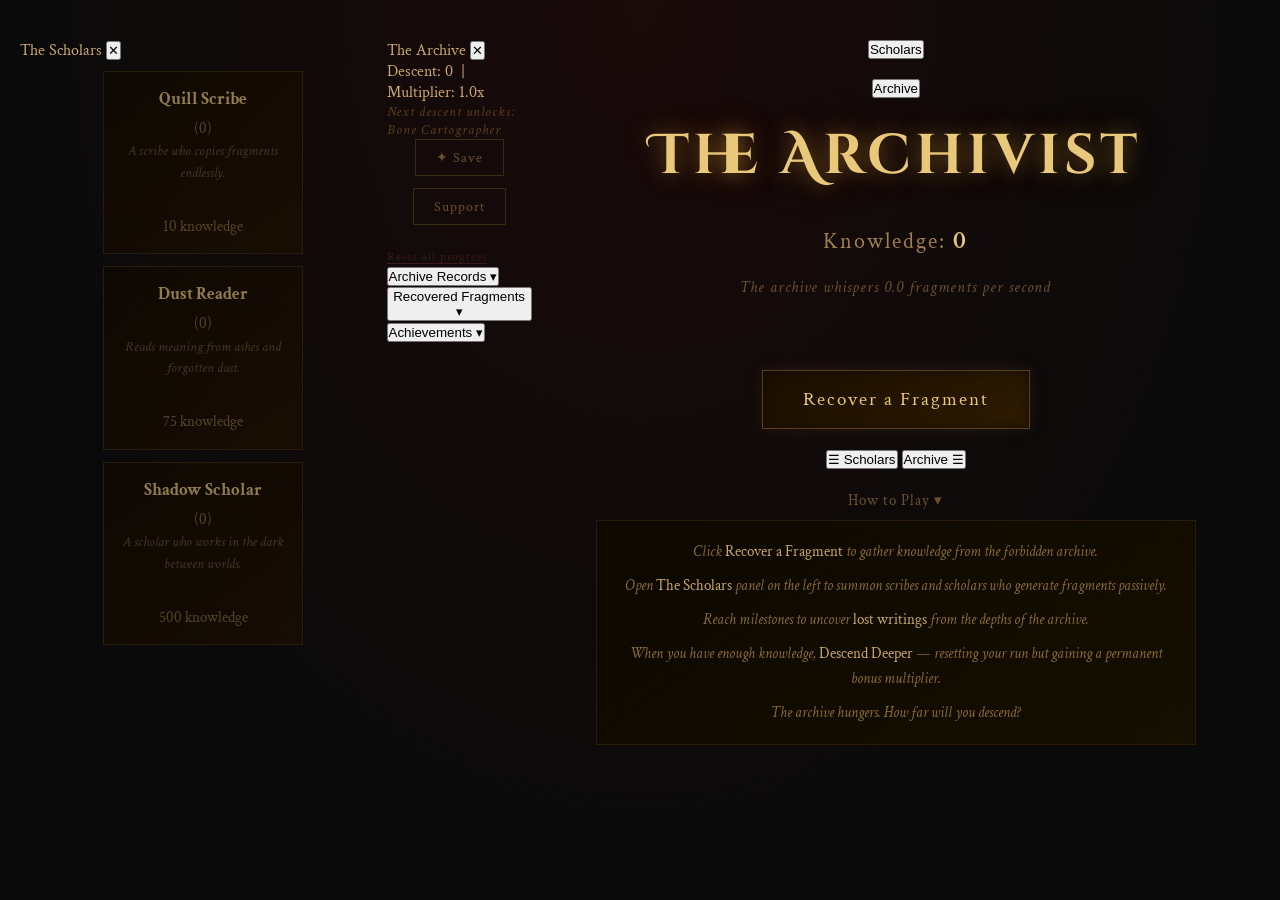
==== index.html @ 9ec12d07 "Update index.html Redesign layout — three-zone with collapsible side panels and floating action stri" ====
<!DOCTYPE html>
<html lang="en">
  <head>
    <meta charset="UTF-8" />
    <meta name="viewport" content="width=device-width, initial-scale=1.0" />
    <title>The Archivist — A Dark Idle Game</title>
    <meta name="description" content="Recover forbidden fragments, summon dark scholars, and descend into the depths of a cursed archive. A free browser idle game." />
    <meta property="og:title" content="The Archivist — A Dark Idle Game" />
    <meta property="og:description" content="Recover forbidden fragments, summon dark scholars, and descend into the depths of a cursed archive." />
    <meta property="og:url" content="https://vpresv.github.io/the-archivist" />
    <meta property="og:type" content="website" />
    <meta name="twitter:card" content="summary" />
    <meta name="twitter:title" content="The Archivist — A Dark Idle Game" />
    <meta name="twitter:description" content="Recover forbidden fragments, summon dark scholars, and descend into the depths of a cursed archive." />
    <link rel="icon" type="image/svg+xml" href="favicon.svg" />
    <link rel="stylesheet" href="css/style.css" />
    <script async src="https://pagead2.googlesyndication.com/pagead/js/adsbygoogle.js?client=ca-pub-9404456671845778"
     crossorigin="anonymous"></script>
  </head>
  <body>

    <!-- LEFT PANEL: Scholars -->
    <div id="left-panel" class="side-panel">
      <div class="panel-header">
        <span class="panel-header-title">The Scholars</span>
        <button class="panel-close-btn" id="left-panel-close">✕</button>
      </div>
      <div class="panel-body" id="upgrade-container"></div>
    </div>

    <!-- RIGHT PANEL: Archive tools -->
    <div id="right-panel" class="side-panel">
      <div class="panel-header">
        <span class="panel-header-title">The Archive</span>
        <button class="panel-close-btn" id="right-panel-close">✕</button>
      </div>
      <div class="panel-body">

        <div class="panel-section">
          <div id="prestige-info-panel">
            Descent: <span id="descent-level">0</span> &nbsp;|&nbsp; Multiplier: <span id="knowledge-multiplier">1.0x</span>
          </div>
          <div id="next-unlock-info"></div>
        </div>

        <div class="panel-section" id="action-strip-panel">
          <div id="ritual-hint-container"></div>
          <div id="action-buttons">
            <button id="save-btn">✦ Save</button>
            <button id="kofi-btn">Support</button>
          </div>
          <div id="save-indicator"></div>
          <button id="prestige-btn" style="display:none;">Descend Deeper</button>
          <button id="ritual-btn" style="display:none;">Perform the Ritual</button>
          <button id="pale-librarian-btn" style="display:none;">The Pale Librarian Waits</button>
          <button id="reset-btn">Reset all progress</button>
        </div>

        <div class="panel-section">
          <button class="panel-section-toggle" id="stats-btn">Archive Records ▾</button>
          <div id="stats-panel" class="panel-section-content"></div>
        </div>

        <div class="panel-section">
          <button class="panel-section-toggle" id="lore-archive-btn">Recovered Fragments ▾</button>
          <div id="lore-archive-panel" class="panel-section-content"></div>
        </div>

        <div class="panel-section">
          <button class="panel-section-toggle" id="achievements-btn">Achievements ▾</button>
          <div id="achievements-panel" class="panel-section-content"></div>
        </div>

      </div>
    </div>

    <!-- CENTER: Main game -->
    <div id="game-container">

      <!-- Mobile panel tabs -->
      <button class="mobile-tab mobile-tab-left" id="mobile-left-tab">Scholars</button>
      <button class="mobile-tab mobile-tab-right" id="mobile-right-tab">Archive</button>

      <h1 id="game-title">The Archivist</h1>

      <p id="knowledge-display">Knowledge: <span id="knowledge-count">0</span></p>
      <p id="per-second">The archive whispers <span id="fps">0</span> fragments per second</p>

      <!-- Floating action strip: Descend / Ritual / Pale Librarian — always in view -->
      <div id="floating-actions"></div>

      <!-- Lore panel -->
      <div id="lore-panel">
        <div id="lore-title"></div>
        <div id="lore-text"></div>
      </div>

      <!-- Main click button -->
      <button id="click-btn">Recover a Fragment</button>

      <!-- Desktop panel toggle buttons -->
      <div id="panel-toggles">
        <button class="panel-toggle-btn" id="toggle-left-panel">☰ Scholars</button>
        <button class="panel-toggle-btn" id="toggle-right-panel">Archive ☰</button>
      </div>

      <!-- How to Play -->
      <div id="how-to-play">
        <button id="htp-toggle">How to Play ▾</button>
        <div id="htp-content">
          <p>Click <em>Recover a Fragment</em> to gather knowledge from the forbidden archive.</p>
          <p>Open <em>The Scholars</em> panel on the left to summon scribes and scholars who generate fragments passively.</p>
          <p>Reach milestones to uncover <em>lost writings</em> from the depths of the archive.</p>
          <p>When you have enough knowledge, <em>Descend Deeper</em> — resetting your run but gaining a permanent bonus multiplier.</p>
          <p>The archive hungers. How far will you descend?</p>
        </div>
      </div>

    </div>

    <!-- Mobile backdrop -->
    <div id="panel-backdrop"></div>

    <script src="js/game.js"></script>
  </body>
</html>
---- css/style.css ----
/* The Archivist - Stylesheet */

@import url('https://fonts.googleapis.com/css2?family=Cinzel+Decorative:wght@400;700&family=Crimson+Text:ital,wght@0,400;0,600;1,400&display=swap');

* {
    margin: 0;
    padding: 0;
    box-sizing: border-box;
}

body {
    background-color: #0a0a0a;
    background-image: radial-gradient(ellipse at top, #1a0a0a 0%, #0a0a0a 70%);
    color: #c9a96e;
    font-family: 'Crimson Text', Georgia, serif;
    min-height: 100vh;
    display: flex;
    justify-content: center;
    padding: 40px 20px;
}

#game-container {
    width: 100%;
    max-width: 900px;
    display: flex;
    flex-direction: column;
    align-items: center;
    gap: 20px;
}

#game-title {
    font-family: 'Cinzel Decorative', cursive;
    font-size: 3.5rem;
    color: #e8c87a;
    text-shadow:
        0 0 20px rgba(200, 150, 50, 0.5),
        0 0 60px rgba(200, 100, 20, 0.2);
    letter-spacing: 4px;
    margin-bottom: 10px;
    text-align: center;
}

#mark-indicator {
    font-family: 'Crimson Text', serif;
    font-size: 0.85rem;
    color: #e8c87a;
    letter-spacing: 3px;
    text-align: center;
    font-style: italic;
    opacity: 0.8;
}

#ngplus-indicator {
    font-family: 'Crimson Text', serif;
    font-size: 1.1rem;
    color: #8a2a2a;
    letter-spacing: 2px;
    text-align: center;
    font-style: italic;
    animation: pulse 3s infinite;
}

#pale-indicator {
    font-family: 'Crimson Text', serif;
    font-size: 0.85rem;
    color: #a0b0c0;
    letter-spacing: 3px;
    text-align: center;
    font-style: italic;
    opacity: 0.7;
}

#knowledge-display {
    font-size: 1.4rem;
    color: #a08050;
    letter-spacing: 2px;
}

#knowledge-count {
    color: #e8c87a;
    font-weight: 600;
    font-size: 1.6rem;
}

#daily-bonus-timer {
    font-family: 'Crimson Text', serif;
    font-size: 0.85rem;
    color: #e8c87a;
    letter-spacing: 2px;
    text-align: center;
    font-style: italic;
    animation: pulse 2s infinite;
}

#click-btn {
    background: linear-gradient(145deg, #1a0f00, #2d1a00);
    color: #e8c87a;
    border: 1px solid #5a3e1b;
    font-family: 'Crimson Text', serif;
    font-size: 1.2rem;
    padding: 16px 40px;
    cursor: pointer;
    letter-spacing: 2px;
    transition: all 0.2s ease;
    box-shadow:
        0 0 15px rgba(200, 150, 50, 0.1),
        inset 0 0 10px rgba(0,0,0,0.5);
    position: relative;
    overflow: hidden;
}

#click-btn:hover {
    background: linear-gradient(145deg, #2d1a00, #4a2e00);
    box-shadow:
        0 0 25px rgba(200, 150, 50, 0.3),
        inset 0 0 10px rgba(0,0,0,0.3);
    color: #fff5d6;
    transform: translateY(-1px);
}

#click-btn:active {
    transform: translateY(1px);
    box-shadow: 0 0 8px rgba(200, 150, 50, 0.2);
}

#click-btn.clicked {
    box-shadow:
        0 0 40px rgba(200, 150, 50, 0.5),
        inset 0 0 15px rgba(200, 150, 50, 0.1);
    transition: box-shadow 0.05s ease;
}

#per-second {
    font-size: 1rem;
    color: #6b5030;
    letter-spacing: 1px;
    font-style: italic;
}

#upgrade-container {
    display: flex;
    flex-wrap: wrap;
    justify-content: center;
    gap: 12px;
    width: 100%;
    margin-top: 10px;
}

.upgrade-btn {
    background: linear-gradient(145deg, #100800, #1e1000);
    color: #8a6a3a;
    border: 1px solid #3a2a10;
    font-family: 'Crimson Text', serif;
    font-size: 0.95rem;
    padding: 14px 18px;
    cursor: pointer;
    width: 200px;
    text-align: center;
    line-height: 1.6;
    transition: all 0.2s ease;
    opacity: 0.6;
}

.upgrade-btn.affordable {
    opacity: 1;
    border-color: #5a3e1b;
    color: #c9a96e;
    box-shadow: 0 0 10px rgba(200, 150, 50, 0.1);
}

.upgrade-btn.affordable:hover {
    background: linear-gradient(145deg, #1e1000, #2d1a00);
    box-shadow: 0 0 20px rgba(200, 150, 50, 0.2);
    color: #e8c87a;
    transform: translateY(-1px);
}

.upgrade-btn.nameless {
    border-color: #2a3a4a;
    background: linear-gradient(145deg, #080e14, #0f1a24);
}

.upgrade-btn.nameless.affordable {
    border-color: #3a5a7a;
    color: #a0c0d0;
    box-shadow: 0 0 10px rgba(100, 150, 200, 0.1);
}

.upgrade-btn.nameless.affordable:hover {
    box-shadow: 0 0 20px rgba(100, 150, 200, 0.2);
    color: #c0dce8;
}

.upgrade-btn strong {
    display: block;
    font-size: 1.05rem;
    color: #e8c87a;
    margin-bottom: 4px;
}

.upgrade-btn.nameless strong {
    color: #a0c0d0;
}

.upgrade-btn small {
    display: block;
    font-style: italic;
    color: #6b5030;
    margin-bottom: 6px;
    font-size: 0.85rem;
}

#lore-panel {
    width: 100%;
    max-width: 600px;
    border: 1px solid #3a2a10;
    background: linear-gradient(145deg, #0d0800, #150f00);
    padding: 20px 28px;
    margin-top: 10px;
    opacity: 0;
    max-height: 0;
    padding-top: 0;
    padding-bottom: 0;
    overflow: hidden;
    transition: opacity 1.2s ease, max-height 1.2s ease, padding 1.2s ease;
    pointer-events: none;
}

#lore-panel.visible {
    opacity: 1;
    max-height: 400px;
    padding-top: 20px;
    padding-bottom: 20px;
    pointer-events: auto;
}

#lore-title {
    font-family: 'Crimson Text', serif;
    font-size: 0.85rem;
    font-weight: 600;
    color: #a08050;
    margin-bottom: 10px;
    letter-spacing: 3px;
    text-transform: uppercase;
}

#lore-text {
    font-size: 1rem;
    color: #a08050;
    font-style: italic;
    line-height: 1.8;
}

#prestige-container {
    width: 100%;
    max-width: 600px;
    text-align: center;
    margin-top: 10px;
    display: flex;
    flex-direction: column;
    align-items: center;
    gap: 12px;
}

#prestige-info {
    font-size: 0.95rem;
    color: #6b5030;
    letter-spacing: 1px;
    font-style: italic;
}

#prestige-info span {
    color: #c9a96e;
    font-style: normal;
    font-weight: 600;
}

#next-unlock-info {
    font-size: 0.85rem;
    color: #5a3e1b;
    font-style: italic;
    letter-spacing: 1px;
}

#ritual-hint {
    font-size: 0.9rem;
    color: #8a3a3a;
    font-style: italic;
    letter-spacing: 2px;
    animation: pulse 2s infinite;
}

#pale-librarian-hint {
    font-size: 0.9rem;
    color: #6a8a9a;
    font-style: italic;
    letter-spacing: 2px;
    animation: pulse 3s infinite;
}

@keyframes pulse {
    0%, 100% { opacity: 0.6; }
    50% { opacity: 1; }
}

#action-buttons {
    display: flex;
    gap: 12px;
    align-items: center;
    justify-content: center;
    flex-wrap: wrap;
}

#save-btn {
    background: transparent;
    color: #6b5030;
    border: 1px solid #3a2a10;
    font-family: 'Crimson Text', serif;
    font-size: 0.9rem;
    padding: 8px 20px;
    cursor: pointer;
    letter-spacing: 1px;
    transition: all 0.2s ease;
}

#save-btn:hover {
    color: #c9a96e;
    border-color: #5a3e1b;
}

#kofi-btn {
    background: transparent;
    color: #6b5030;
    border: 1px solid #3a2a10;
    font-family: 'Crimson Text', serif;
    font-size: 0.9rem;
    padding: 8px 20px;
    cursor: pointer;
    letter-spacing: 1px;
    transition: all 0.2s ease;
    display: inline-block;
}

#kofi-btn:hover {
    color: #c9a96e;
    border-color: #5a3e1b;
}

#save-indicator {
    font-size: 0.85rem;
    color: #6b5030;
    letter-spacing: 2px;
    font-style: italic;
    opacity: 0;
    transition: opacity 0.5s ease;
    margin-top: 4px;
    min-height: 1.2em;
    cursor: default;
}

#save-indicator.visible {
    opacity: 1;
}

#prestige-btn {
    background: linear-gradient(145deg, #1a0000, #2d0a00);
    color: #e87a7a;
    border: 1px solid #5a1b1b;
    font-family: 'Crimson Text', serif;
    font-size: 1.1rem;
    padding: 14px 32px;
    cursor: pointer;
    letter-spacing: 2px;
    transition: all 0.2s ease;
    box-shadow: 0 0 15px rgba(200, 50, 50, 0.1);
}

#prestige-btn:hover {
    background: linear-gradient(145deg, #2d0a00, #4a1000);
    box-shadow: 0 0 25px rgba(200, 50, 50, 0.3);
    color: #ffaaaa;
    transform: translateY(-1px);
}

#prestige-btn:active {
    transform: translateY(1px);
}

#ritual-btn {
    background: linear-gradient(145deg, #0a001a, #1a0030);
    color: #c87ae8;
    border: 1px solid #5a1b8a;
    font-family: 'Crimson Text', serif;
    font-size: 1.1rem;
    padding: 14px 32px;
    cursor: pointer;
    letter-spacing: 2px;
    transition: all 0.2s ease;
    box-shadow: 0 0 15px rgba(150, 50, 200, 0.1);
}

#ritual-btn:hover {
    background: linear-gradient(145deg, #1a0030, #2d0050);
    box-shadow: 0 0 25px rgba(150, 50, 200, 0.3);
    color: #e8aaff;
    transform: translateY(-1px);
}

#ritual-btn:active {
    transform: translateY(1px);
}

#pale-librarian-btn {
    background: linear-gradient(145deg, #080e14, #0f1a24);
    color: #8ab0c0;
    border: 1px solid #2a4a5a;
    font-family: 'Crimson Text', serif;
    font-size: 1.1rem;
    padding: 14px 32px;
    cursor: pointer;
    letter-spacing: 2px;
    transition: all 0.2s ease;
    box-shadow: 0 0 15px rgba(100, 150, 200, 0.1);
}

#pale-librarian-btn:hover {
    background: linear-gradient(145deg, #0f1a24, #1a2a3a);
    box-shadow: 0 0 25px rgba(100, 150, 200, 0.25);
    color: #c0dce8;
    transform: translateY(-1px);
}

#pale-librarian-btn:active {
    transform: translateY(1px);
}

#reset-btn {
    background: transparent;
    color: #3a1a1a;
    border: none;
    font-family: 'Crimson Text', serif;
    font-size: 0.75rem;
    cursor: pointer;
    letter-spacing: 1px;
    transition: color 0.2s ease;
    margin-top: 4px;
    text-decoration: underline;
    text-underline-offset: 3px;
}

#reset-btn:hover {
    color: #e87a7a;
}

#how-to-play {
    width: 100%;
    max-width: 600px;
    text-align: center;
}

#htp-toggle {
    background: transparent;
    color: #6b5030;
    border: none;
    font-family: 'Crimson Text', serif;
    font-size: 0.95rem;
    cursor: pointer;
    letter-spacing: 1px;
    transition: color 0.2s ease;
    margin-bottom: 10px;
}

#htp-toggle:hover {
    color: #c9a96e;
}

#htp-content {
    border: 1px solid #2a1a08;
    background: linear-gradient(145deg, #0d0800, #150f00);
    padding: 18px 24px;
    display: flex;
    flex-direction: column;
    gap: 8px;
}

#htp-content p {
    font-size: 0.95rem;
    color: #8a6a3a;
    font-style: italic;
    line-height: 1.7;
}

#htp-content em {
    color: #c9a96e;
    font-style: normal;
}

.htp-section {
    display: flex;
    flex-direction: column;
    align-items: center;
    gap: 0;
    margin-top: 4px;
}

.htp-section-toggle {
    background: transparent;
    color: #4a3020;
    border: 1px solid #2a1a08;
    font-family: 'Crimson Text', serif;
    font-size: 0.85rem;
    padding: 6px 16px;
    cursor: pointer;
    letter-spacing: 1px;
    transition: color 0.2s ease, border-color 0.2s ease;
    width: 100%;
    text-align: center;
}

.htp-section-toggle:hover {
    color: #8a6a3a;
    border-color: #3a2a10;
}

.htp-section-content {
    display: none;
    width: 100%;
    margin-top: 8px;
}

.stats-row {
    display: flex;
    justify-content: space-between;
    font-size: 0.85rem;
    color: #6b5030;
    padding: 4px 0;
    border-bottom: 1px solid #1a0a00;
    font-style: normal;
    letter-spacing: 0.5px;
}

.stats-row span:first-child {
    color: #5a3e1b;
}

.stats-row span:last-child {
    color: #a08050;
    text-align: right;
}

.ngplus-row span {
    color: #8a3a3a !important;
}

#lore-archive-panel {
    max-height: 300px;
    overflow-y: auto;
}

.lore-archive-entry {
    padding: 10px 0;
    border-bottom: 1px solid #1a0a00;
}

.lore-archive-title {
    font-family: 'Crimson Text', serif;
    font-size: 0.75rem;
    color: #5a3e1b;
    letter-spacing: 2px;
    text-transform: uppercase;
    margin-bottom: 4px;
}

.lore-archive-text {
    font-family: 'Crimson Text', serif;
    font-size: 0.9rem;
    color: #6b5030;
    font-style: italic;
    line-height: 1.6;
}

.lore-archive-empty {
    font-family: 'Crimson Text', serif;
    font-size: 0.9rem;
    color: #3a2a10;
    font-style: italic;
    text-align: center;
    padding: 12px 0;
}

.achievements-summary {
    font-family: 'Crimson Text', serif;
    font-size: 0.8rem;
    color: #5a3e1b;
    letter-spacing: 1px;
    text-align: center;
    padding: 4px 0 8px 0;
    border-bottom: 1px solid #2a1a08;
    margin-bottom: 8px;
}

.achievement-entry {
    padding: 6px 0;
    border-bottom: 1px solid #1a0a00;
}

.achievement-entry.unlocked .achievement-entry-name {
    font-family: 'Crimson Text', serif;
    font-size: 0.9rem;
    color: #c9a96e;
    letter-spacing: 1px;
}

.achievement-entry-hint {
    font-family: 'Crimson Text', serif;
    font-size: 0.75rem;
    color: #3a2a10;
    letter-spacing: 0.5px;
    margin-bottom: 2px;
    font-style: normal;
}

.achievement-entry.unlocked .achievement-entry-flavour {
    font-family: 'Crimson Text', serif;
    font-size: 0.8rem;
    color: #6b5030;
    font-style: italic;
}

.achievement-entry.locked .achievement-entry-name {
    font-family: 'Crimson Text', serif;
    font-size: 0.9rem;
    color: #2a1a08;
    letter-spacing: 1px;
}

.achievement-entry.locked .achievement-entry-flavour {
    font-family: 'Crimson Text', serif;
    font-size: 0.8rem;
    color: #1a0a00;
    font-style: italic;
}

.achievement-notification {
    position: fixed;
    bottom: 30px;
    right: 30px;
    max-width: 280px;
    border: 1px solid #5a3e1b;
    background: linear-gradient(145deg, #0d0800, #1a0f00);
    padding: 14px 18px;
    opacity: 0;
    transform: translateY(20px);
    transition: opacity 0.5s ease, transform 0.5s ease;
    pointer-events: none;
    z-index: 2000;
    box-shadow: 0 0 30px rgba(200, 150, 50, 0.15);
}

.achievement-notification.visible {
    opacity: 1;
    transform: translateY(0);
}

.achievement-notification-label {
    font-family: 'Crimson Text', serif;
    font-size: 0.7rem;
    color: #5a3e1b;
    letter-spacing: 2px;
    text-transform: uppercase;
    margin-bottom: 4px;
}

.achievement-notification-name {
    font-family: 'Crimson Text', serif;
    font-size: 1rem;
    color: #e8c87a;
    letter-spacing: 1px;
    margin-bottom: 4px;
}

.achievement-notification-flavour {
    font-family: 'Crimson Text', serif;
    font-size: 0.85rem;
    color: #6b5030;
    font-style: italic;
}

/* Pale Librarian — cold blue-white palette */
.pale-box {
    border-color: #2a4a5a !important;
    background: linear-gradient(145deg, #080e14, #0f1824) !important;
    box-shadow: 0 0 60px rgba(100, 150, 200, 0.08) !important;
}

.pale-title {
    color: #a0c0d0 !important;
    letter-spacing: 5px !important;
}

.pale-silence-screen {
    background: rgba(0, 0, 0, 0.97) !important;
}

#pale-silence-bar-container {
    width: 100%;
    height: 6px;
    background: #0a0f14;
    border: 1px solid #1a2a3a;
    overflow: hidden;
}

#pale-silence-bar {
    height: 100%;
    width: 0%;
    background: linear-gradient(90deg, #1a3a5a, #a0c0d0);
    transition: width 1s linear;
}

#pale-timer {
    font-size: 2rem;
    color: #a0c0d0;
    font-style: normal;
    display: block;
    text-align: center;
    margin-top: 12px;
    letter-spacing: 4px;
}

#pale-reward-buttons-container {
    display: flex;
    flex-direction: column;
    gap: 12px;
    width: 100%;
}

.pale-reward-btn {
    background: linear-gradient(145deg, #080e14, #0f1824) !important;
    border-color: #2a4a5a !important;
    color: #8ab0c0 !important;
}

.pale-reward-btn:hover {
    background: linear-gradient(145deg, #0f1824, #1a2a3a) !important;
    box-shadow: 0 0 20px rgba(100, 150, 200, 0.2) !important;
    color: #c0dce8 !important;
}

.pale-reward-btn strong {
    color: #a0c0d0 !important;
}

/* Overlay screens */
.overlay-screen {
    position: fixed;
    top: 0;
    left: 0;
    width: 100%;
    height: 100%;
    background: rgba(0, 0, 0, 0.92);
    display: flex;
    align-items: center;
    justify-content: center;
    z-index: 1000;
    opacity: 0;
    transition: opacity 0.6s ease;
    pointer-events: none;
    overflow-y: auto;
    padding: 20px;
}

.overlay-screen.visible {
    opacity: 1;
    pointer-events: auto;
}

.overlay-box {
    max-width: 580px;
    width: 100%;
    border: 1px solid #5a3e1b;
    background: linear-gradient(145deg, #0d0800, #1a0f00);
    padding: 36px 40px;
    display: flex;
    flex-direction: column;
    gap: 20px;
    box-shadow: 0 0 60px rgba(200, 150, 50, 0.1);
}

.overlay-title {
    font-family: 'Crimson Text', serif;
    font-size: 1.1rem;
    font-weight: 600;
    color: #e8c87a;
    letter-spacing: 4px;
    text-align: center;
    text-transform: uppercase;
}

.overlay-text {
    font-family: 'Crimson Text', serif;
    font-size: 1.05rem;
    color: #a08050;
    line-height: 1.9;
    font-style: italic;
    text-align: center;
}

.overlay-text em {
    color: #e8c87a;
    font-style: normal;
}

.overlay-buttons {
    display: flex;
    gap: 12px;
    justify-content: center;
    flex-wrap: wrap;
}

.overlay-buttons button,
.overlay-buttons a {
    background: transparent;
    color: #6b5030;
    border: 1px solid #3a2a10;
    font-family: 'Crimson Text', serif;
    font-size: 1rem;
    padding: 10px 24px;
    cursor: pointer;
    letter-spacing: 1px;
    transition: all 0.2s ease;
    text-decoration: none;
    display: inline-block;
}

.overlay-buttons button:hover,
.overlay-buttons a:hover {
    color: #c9a96e;
    border-color: #5a3e1b;
}

#ritual-confirm-btn {
    background: linear-gradient(145deg, #0a001a, #1a0030) !important;
    color: #c87ae8 !important;
    border-color: #5a1b8a !important;
}

#ritual-confirm-btn:hover {
    color: #e8aaff !important;
    box-shadow: 0 0 20px rgba(150, 50, 200, 0.3);
}

#pale-librarian-ready-btn {
    background: linear-gradient(145deg, #080e14, #0f1824) !important;
    color: #8ab0c0 !important;
    border-color: #2a4a5a !important;
}

#pale-librarian-ready-btn:hover {
    color: #c0dce8 !important;
    box-shadow: 0 0 20px rgba(100, 150, 200, 0.2);
}

#banishment-progress-bar-container {
    width: 100%;
    height: 12px;
    background: #1a0a00;
    border: 1px solid #3a2a10;
    overflow: hidden;
}

#banishment-progress-bar {
    height: 100%;
    width: 0%;
    background: linear-gradient(90deg, #5a1b8a, #c87ae8);
    transition: width 0.1s ease;
}

#banishment-clicks-text {
    font-family: 'Crimson Text', serif;
    font-size: 0.9rem;
    color: #6b5030;
    text-align: center;
    letter-spacing: 1px;
}

#banishment-click-btn {
    background: linear-gradient(145deg, #0a001a, #1a0030);
    color: #c87ae8;
    border: 1px solid #5a1b8a;
    font-family: 'Crimson Text', serif;
    font-size: 1.3rem;
    padding: 18px 40px;
    cursor: pointer;
    letter-spacing: 2px;
    transition: all 0.1s ease;
    box-shadow: 0 0 20px rgba(150, 50, 200, 0.2);
    align-self: center;
}

#banishment-click-btn:hover {
    background: linear-gradient(145deg, #1a0030, #2d0050);
    box-shadow: 0 0 35px rgba(150, 50, 200, 0.4);
    color: #e8aaff;
    transform: scale(1.02);
}

#banishment-click-btn:active {
    transform: scale(0.98);
}

#reward-buttons-container {
    display: flex;
    flex-direction: column;
    gap: 12px;
    width: 100%;
}

.reward-btn {
    background: linear-gradient(145deg, #100800, #1e1000);
    color: #c9a96e;
    border: 1px solid #5a3e1b;
    font-family: 'Crimson Text', serif;
    font-size: 0.95rem;
    padding: 14px 18px;
    cursor: pointer;
    text-align: center;
    line-height: 1.6;
    transition: all 0.2s ease;
    width: 100%;
}

.reward-btn:hover {
    background: linear-gradient(145deg, #1e1000, #2d1a00);
    box-shadow: 0 0 20px rgba(200, 150, 50, 0.2);
    color: #e8c87a;
    transform: translateY(-1px);
}

.reward-btn strong {
    display: block;
    color: #e8c87a;
    font-size: 1.05rem;
    margin-bottom: 4px;
}

.reward-btn small {
    display: block;
    font-style: italic;
    color: #6b5030;
    font-size: 0.85rem;
}

.ending-screen {
    background: rgba(0, 0, 0, 0.97) !important;
}

.ending-box {
    border-color: #3a2a10 !important;
    box-shadow: 0 0 100px rgba(200, 150, 50, 0.05) !important;
    max-width: 640px !important;
}

.ending-title {
    font-size: 1rem !important;
    color: #a08050 !important;
    letter-spacing: 6px !important;
}

.ending-text {
    font-size: 1.1rem !important;
    color: #8a6a3a !important;
    line-height: 2.1 !important;
}

.ending-text em {
    color: #e8c87a !important;
    font-size: 1.2rem !important;
}

.float-number {
    position: fixed;
    font-family: 'Crimson Text', serif;
    font-size: 1.1rem;
    color: #e8c87a;
    pointer-events: none;
    z-index: 999;
    animation: floatUp 1s ease-out forwards;
    text-shadow: 0 0 10px rgba(200, 150, 50, 0.5);
}

@keyframes floatUp {
    0% {
        opacity: 1;
        transform: translateY(0) scale(1);
    }
    100% {
        opacity: 0;
        transform: translateY(-60px) scale(0.8);
    }
}
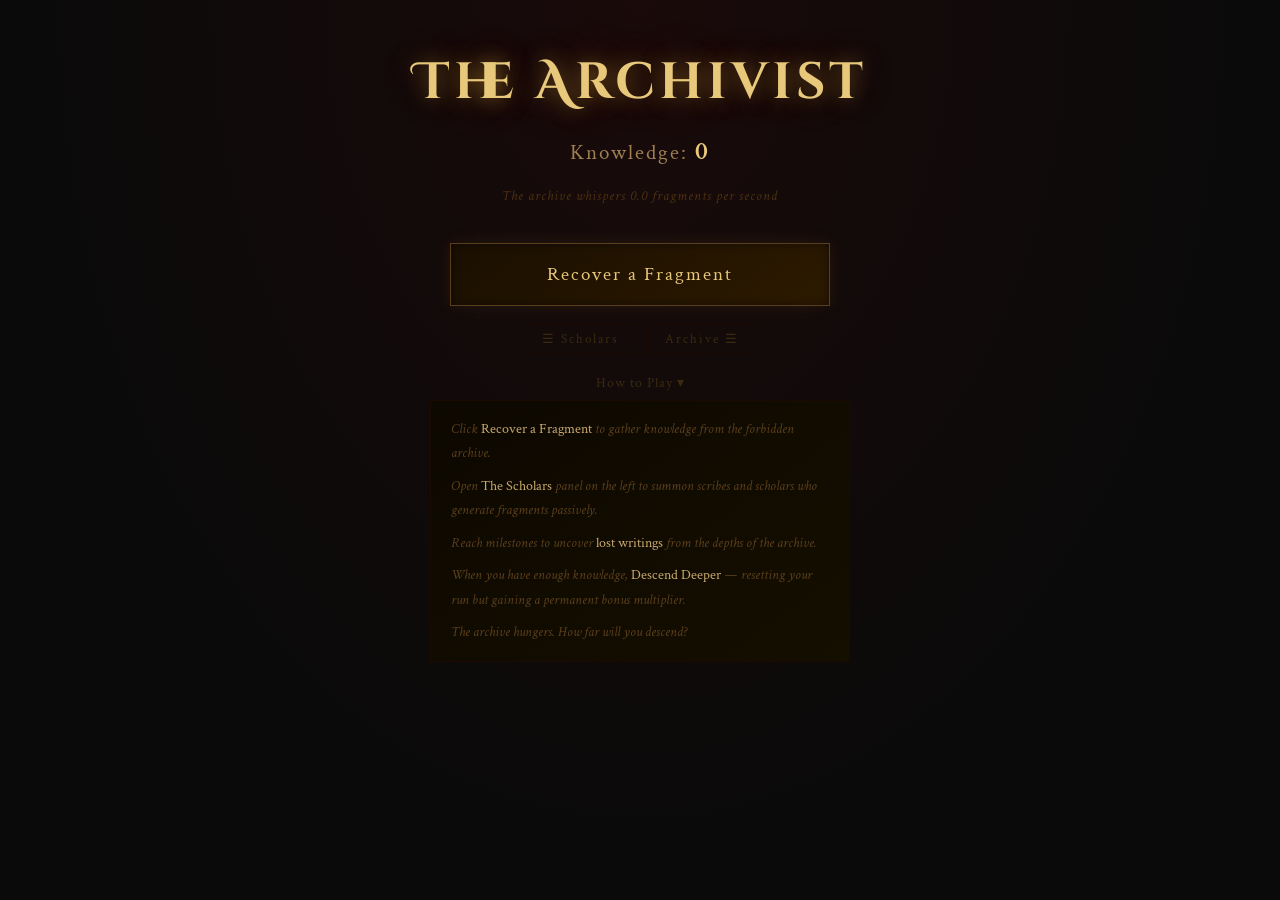
==== commit 4bad5814: "Update index.html Polish pass — lore fade, prestige confirmation, timer formatting, extended milesto" ====
--- a/index.html
+++ b/index.html
@@ -86,7 +86,7 @@
       <p id="knowledge-display">Knowledge: <span id="knowledge-count">0</span></p>
       <p id="per-second">The archive whispers <span id="fps">0</span> fragments per second</p>
 
-      <!-- Floating action strip: Descend / Ritual / Pale Librarian — always in view -->
+      <!-- Floating action strip -->
       <div id="floating-actions"></div>
 
       <!-- Lore panel -->
--- a/css/style.css
+++ b/css/style.css
@@ -1,6 +1,28 @@
 /* The Archivist - Stylesheet */
 
 @import url('https://fonts.googleapis.com/css2?family=Cinzel+Decorative:wght@400;700&family=Crimson+Text:ital,wght@0,400;0,600;1,400&display=swap');
+
+:root {
+    --gold: #e8c87a;
+    --gold-dim: #c9a96e;
+    --gold-dark: #a08050;
+    --gold-darker: #6b5030;
+    --gold-deep: #5a3e1b;
+    --gold-deepest: #3a2a10;
+    --bg: #0a0a0a;
+    --bg-warm: #150f00;
+    --bg-card: #0d0800;
+    --bg-card2: #1a0f00;
+    --border: #3a2a10;
+    --border-bright: #5a3e1b;
+    --red: #e87a7a;
+    --purple: #c87ae8;
+    --purple-border: #5a1b8a;
+    --pale-blue: #a0c0d0;
+    --pale-border: #2a4a5a;
+    --pale-bg: #080e14;
+    --panel-width: 300px;
+}
 
 * {
     margin: 0;
@@ -8,51 +30,238 @@
     box-sizing: border-box;
 }
 
+html, body {
+    height: 100%;
+    overflow-x: hidden;
+}
+
 body {
-    background-color: #0a0a0a;
-    background-image: radial-gradient(ellipse at top, #1a0a0a 0%, #0a0a0a 70%);
-    color: #c9a96e;
+    background-color: var(--bg);
+    background-image: radial-gradient(ellipse at top, #1a0a0a 0%, var(--bg) 70%);
+    color: var(--gold-dim);
     font-family: 'Crimson Text', Georgia, serif;
     min-height: 100vh;
-    display: flex;
-    justify-content: center;
-    padding: 40px 20px;
-}
-
+}
+
+/* ============================================================
+   THREE-ZONE LAYOUT
+   ============================================================ */
+
+.side-panel {
+    position: fixed;
+    top: 0;
+    height: 100vh;
+    width: var(--panel-width);
+    background: linear-gradient(180deg, #0d0800 0%, #080500 100%);
+    z-index: 100;
+    display: flex;
+    flex-direction: column;
+    transition: transform 0.35s cubic-bezier(0.4, 0, 0.2, 1);
+    overflow: hidden;
+}
+
+#left-panel {
+    left: 0;
+    border-right: 1px solid var(--border);
+    transform: translateX(-100%);
+}
+
+#right-panel {
+    right: 0;
+    border-left: 1px solid var(--border);
+    transform: translateX(100%);
+}
+
+#left-panel.open {
+    transform: translateX(0);
+}
+
+#right-panel.open {
+    transform: translateX(0);
+}
+
+.panel-header {
+    display: flex;
+    align-items: center;
+    justify-content: space-between;
+    padding: 16px 20px;
+    border-bottom: 1px solid var(--border);
+    flex-shrink: 0;
+}
+
+.panel-header-title {
+    font-family: 'Crimson Text', serif;
+    font-size: 0.75rem;
+    color: var(--gold-dark);
+    letter-spacing: 4px;
+    text-transform: uppercase;
+}
+
+.panel-close-btn {
+    background: transparent;
+    border: none;
+    color: var(--gold-deepest);
+    font-size: 0.85rem;
+    cursor: pointer;
+    transition: color 0.2s ease;
+    padding: 4px;
+    line-height: 1;
+}
+
+.panel-close-btn:hover {
+    color: var(--gold-darker);
+}
+
+.panel-body {
+    flex: 1;
+    overflow-y: auto;
+    padding: 16px;
+    scrollbar-width: thin;
+    scrollbar-color: var(--border) transparent;
+}
+
+.panel-body::-webkit-scrollbar {
+    width: 4px;
+}
+
+.panel-body::-webkit-scrollbar-track {
+    background: transparent;
+}
+
+.panel-body::-webkit-scrollbar-thumb {
+    background: var(--border);
+}
+
+/* Center column — fixed width, always centered */
 #game-container {
-    width: 100%;
-    max-width: 900px;
+    min-height: 100vh;
     display: flex;
     flex-direction: column;
     align-items: center;
-    gap: 20px;
-}
+    padding: 48px 24px 80px 24px;
+    gap: 18px;
+    max-width: 560px;
+    margin: 0 auto;
+    position: relative;
+    z-index: 1;
+}
+
+#panel-backdrop {
+    display: none;
+    position: fixed;
+    inset: 0;
+    background: rgba(0, 0, 0, 0.7);
+    z-index: 99;
+}
+
+#panel-backdrop.visible {
+    display: block;
+}
+
+/* ============================================================
+   PANEL TOGGLE BUTTONS (desktop)
+   ============================================================ */
+
+#panel-toggles {
+    display: flex;
+    gap: 12px;
+    justify-content: center;
+    flex-wrap: wrap;
+}
+
+.panel-toggle-btn {
+    background: transparent;
+    color: var(--gold-deepest);
+    border: 1px solid #1a0a00;
+    font-family: 'Crimson Text', serif;
+    font-size: 0.8rem;
+    padding: 6px 16px;
+    cursor: pointer;
+    letter-spacing: 2px;
+    transition: all 0.2s ease;
+}
+
+.panel-toggle-btn:hover {
+    color: var(--gold-darker);
+    border-color: var(--border);
+}
+
+.panel-toggle-btn.active {
+    color: var(--gold-dim);
+    border-color: var(--gold-deep);
+}
+
+/* ============================================================
+   MOBILE TABS
+   ============================================================ */
+
+.mobile-tab {
+    display: none;
+    position: fixed;
+    bottom: 0;
+    background: linear-gradient(145deg, var(--bg-card), var(--bg-card2));
+    border: 1px solid var(--border);
+    border-bottom: none;
+    color: var(--gold-darker);
+    font-family: 'Crimson Text', serif;
+    font-size: 0.75rem;
+    letter-spacing: 2px;
+    padding: 8px 14px;
+    cursor: pointer;
+    z-index: 101;
+    transition: all 0.2s ease;
+}
+
+.mobile-tab-left {
+    left: 0;
+    border-left: none;
+    border-radius: 0 6px 0 0;
+}
+
+.mobile-tab-right {
+    right: 0;
+    border-right: none;
+    border-radius: 6px 0 0 0;
+}
+
+.mobile-tab:hover {
+    color: var(--gold-dim);
+}
+
+.mobile-tab.active {
+    color: var(--gold);
+    border-color: var(--gold-deep);
+}
+
+/* ============================================================
+   TITLE & CORE DISPLAY
+   ============================================================ */
 
 #game-title {
     font-family: 'Cinzel Decorative', cursive;
-    font-size: 3.5rem;
-    color: #e8c87a;
+    font-size: clamp(2rem, 6vw, 3.2rem);
+    color: var(--gold);
     text-shadow:
         0 0 20px rgba(200, 150, 50, 0.5),
         0 0 60px rgba(200, 100, 20, 0.2);
     letter-spacing: 4px;
-    margin-bottom: 10px;
-    text-align: center;
-}
-
+    text-align: center;
+}
+
+/* Status indicators — mark pulses, NG+ pulses, pale pulses */
 #mark-indicator {
     font-family: 'Crimson Text', serif;
-    font-size: 0.85rem;
-    color: #e8c87a;
+    font-size: 0.8rem;
+    color: var(--gold);
     letter-spacing: 3px;
     text-align: center;
     font-style: italic;
-    opacity: 0.8;
+    animation: pulse-gentle 4s infinite;
 }
 
 #ngplus-indicator {
     font-family: 'Crimson Text', serif;
-    font-size: 1.1rem;
+    font-size: 1rem;
     color: #8a2a2a;
     letter-spacing: 2px;
     text-align: center;
@@ -62,43 +271,214 @@
 
 #pale-indicator {
     font-family: 'Crimson Text', serif;
-    font-size: 0.85rem;
-    color: #a0b0c0;
+    font-size: 0.8rem;
+    color: var(--pale-blue);
     letter-spacing: 3px;
     text-align: center;
     font-style: italic;
-    opacity: 0.7;
+    animation: pulse-pale 5s infinite;
 }
 
 #knowledge-display {
-    font-size: 1.4rem;
-    color: #a08050;
-    letter-spacing: 2px;
+    font-size: 1.3rem;
+    color: var(--gold-dark);
+    letter-spacing: 2px;
+    text-align: center;
 }
 
 #knowledge-count {
-    color: #e8c87a;
+    color: var(--gold);
     font-weight: 600;
     font-size: 1.6rem;
 }
 
+#per-second {
+    font-size: 0.9rem;
+    color: #4a3010;
+    letter-spacing: 1px;
+    font-style: italic;
+    text-align: center;
+}
+
 #daily-bonus-timer {
     font-family: 'Crimson Text', serif;
     font-size: 0.85rem;
-    color: #e8c87a;
+    color: var(--gold);
     letter-spacing: 2px;
     text-align: center;
     font-style: italic;
     animation: pulse 2s infinite;
 }
+
+/* ============================================================
+   FLOATING ACTIONS STRIP
+   ============================================================ */
+
+#floating-actions {
+    width: 100%;
+    display: flex;
+    flex-direction: column;
+    align-items: center;
+    gap: 10px;
+    min-height: 0;
+}
+
+#floating-actions:empty {
+    display: none;
+}
+
+#floating-prestige-btn {
+    background: linear-gradient(145deg, #1a0000, #2d0a00);
+    color: var(--red);
+    border: 1px solid #5a1b1b;
+    font-family: 'Crimson Text', serif;
+    font-size: 1.05rem;
+    padding: 12px 28px;
+    cursor: pointer;
+    letter-spacing: 2px;
+    transition: all 0.2s ease;
+    box-shadow: 0 0 15px rgba(200, 50, 50, 0.1);
+    width: 100%;
+    max-width: 380px;
+}
+
+#floating-prestige-btn:hover {
+    box-shadow: 0 0 25px rgba(200, 50, 50, 0.3);
+    color: #ffaaaa;
+    transform: translateY(-1px);
+}
+
+/* Confirming state — turns amber to signal caution */
+#floating-prestige-btn.confirming {
+    background: linear-gradient(145deg, #1a0f00, #2d1800);
+    color: var(--gold);
+    border-color: var(--gold-deep);
+    box-shadow: 0 0 15px rgba(200, 150, 50, 0.2);
+}
+
+#floating-ritual-btn {
+    background: linear-gradient(145deg, #0a001a, #1a0030);
+    color: var(--purple);
+    border: 1px solid var(--purple-border);
+    font-family: 'Crimson Text', serif;
+    font-size: 1.05rem;
+    padding: 12px 28px;
+    cursor: pointer;
+    letter-spacing: 2px;
+    transition: all 0.2s ease;
+    box-shadow: 0 0 15px rgba(150, 50, 200, 0.1);
+    width: 100%;
+    max-width: 380px;
+}
+
+#floating-ritual-btn:hover {
+    box-shadow: 0 0 25px rgba(150, 50, 200, 0.3);
+    color: #e8aaff;
+    transform: translateY(-1px);
+}
+
+#floating-pale-btn {
+    background: linear-gradient(145deg, var(--pale-bg), #0f1a24);
+    color: #8ab0c0;
+    border: 1px solid var(--pale-border);
+    font-family: 'Crimson Text', serif;
+    font-size: 1.05rem;
+    padding: 12px 28px;
+    cursor: pointer;
+    letter-spacing: 2px;
+    transition: all 0.2s ease;
+    box-shadow: 0 0 15px rgba(100, 150, 200, 0.1);
+    width: 100%;
+    max-width: 380px;
+}
+
+#floating-pale-btn:hover {
+    box-shadow: 0 0 25px rgba(100, 150, 200, 0.25);
+    color: #c0dce8;
+    transform: translateY(-1px);
+}
+
+/* Floating hints — fade in slowly for atmospheric dread */
+#floating-ritual-hint {
+    font-family: 'Crimson Text', serif;
+    font-size: 0.85rem;
+    font-style: italic;
+    letter-spacing: 2px;
+    text-align: center;
+    color: #8a3a3a;
+    animation: pulse 2s infinite;
+    opacity: 0;
+    animation: fadeInPulse 3s ease forwards;
+}
+
+#floating-pale-hint {
+    font-family: 'Crimson Text', serif;
+    font-size: 0.85rem;
+    font-style: italic;
+    letter-spacing: 2px;
+    text-align: center;
+    color: #6a8a9a;
+    opacity: 0;
+    animation: fadeInPulse 4s ease forwards;
+}
+
+/* ============================================================
+   LORE PANEL
+   ============================================================ */
+
+#lore-panel {
+    width: 100%;
+    border: 1px solid var(--border);
+    background: linear-gradient(145deg, var(--bg-card), var(--bg-warm));
+    padding: 0 28px;
+    opacity: 0;
+    max-height: 0;
+    padding-top: 0;
+    padding-bottom: 0;
+    overflow: hidden;
+    /* Slow fade-out matches the slow fade-in for full atmosphere */
+    transition: opacity 2s ease, max-height 1.2s ease, padding 1.2s ease;
+    pointer-events: none;
+}
+
+#lore-panel.visible {
+    opacity: 1;
+    max-height: 300px;
+    padding-top: 18px;
+    padding-bottom: 18px;
+    pointer-events: auto;
+    /* Faster fade-in than fade-out */
+    transition: opacity 1.2s ease, max-height 1.2s ease, padding 1.2s ease;
+}
+
+#lore-title {
+    font-family: 'Crimson Text', serif;
+    font-size: 0.75rem;
+    font-weight: 600;
+    color: var(--gold-dark);
+    margin-bottom: 8px;
+    letter-spacing: 3px;
+    text-transform: uppercase;
+}
+
+#lore-text {
+    font-size: 0.95rem;
+    color: var(--gold-dark);
+    font-style: italic;
+    line-height: 1.8;
+}
+
+/* ============================================================
+   CLICK BUTTON
+   ============================================================ */
 
 #click-btn {
     background: linear-gradient(145deg, #1a0f00, #2d1a00);
-    color: #e8c87a;
-    border: 1px solid #5a3e1b;
+    color: var(--gold);
+    border: 1px solid var(--gold-deep);
     font-family: 'Crimson Text', serif;
     font-size: 1.2rem;
-    padding: 16px 40px;
+    padding: 18px 48px;
     cursor: pointer;
     letter-spacing: 2px;
     transition: all 0.2s ease;
@@ -107,6 +487,8 @@
         inset 0 0 10px rgba(0,0,0,0.5);
     position: relative;
     overflow: hidden;
+    width: 100%;
+    max-width: 380px;
 }
 
 #click-btn:hover {
@@ -130,160 +512,178 @@
     transition: box-shadow 0.05s ease;
 }
 
-#per-second {
-    font-size: 1rem;
-    color: #6b5030;
+/* ============================================================
+   HOW TO PLAY
+   ============================================================ */
+
+#how-to-play {
+    width: 100%;
+    max-width: 420px;
+    text-align: center;
+}
+
+#htp-toggle {
+    background: transparent;
+    color: var(--gold-deepest);
+    border: none;
+    font-family: 'Crimson Text', serif;
+    font-size: 0.85rem;
+    cursor: pointer;
     letter-spacing: 1px;
-    font-style: italic;
-}
+    transition: color 0.2s ease;
+    margin-bottom: 8px;
+}
+
+#htp-toggle:hover {
+    color: var(--gold-darker);
+}
+
+#htp-content {
+    border: 1px solid #1a0a00;
+    background: linear-gradient(145deg, var(--bg-card), var(--bg-warm));
+    padding: 16px 20px;
+    display: flex;
+    flex-direction: column;
+    gap: 8px;
+    text-align: left;
+    max-width: 420px;
+    width: 100%;
+}
+
+#htp-content p {
+    font-size: 0.9rem;
+    color: #5a3e1b;
+    font-style: italic;
+    line-height: 1.7;
+}
+
+#htp-content em {
+    color: var(--gold-dim);
+    font-style: normal;
+}
+
+/* ============================================================
+   UPGRADE CARDS (left panel)
+   ============================================================ */
 
 #upgrade-container {
     display: flex;
-    flex-wrap: wrap;
-    justify-content: center;
-    gap: 12px;
-    width: 100%;
-    margin-top: 10px;
+    flex-direction: column;
+    gap: 10px;
 }
 
 .upgrade-btn {
     background: linear-gradient(145deg, #100800, #1e1000);
-    color: #8a6a3a;
-    border: 1px solid #3a2a10;
-    font-family: 'Crimson Text', serif;
-    font-size: 0.95rem;
-    padding: 14px 18px;
-    cursor: pointer;
-    width: 200px;
-    text-align: center;
+    color: #5a3e1b;
+    border: 1px solid #2a1a08;
+    font-family: 'Crimson Text', serif;
+    font-size: 0.9rem;
+    padding: 12px 14px;
+    cursor: pointer;
+    width: 100%;
+    text-align: left;
     line-height: 1.6;
     transition: all 0.2s ease;
-    opacity: 0.6;
+    opacity: 0.55;
 }
 
 .upgrade-btn.affordable {
     opacity: 1;
-    border-color: #5a3e1b;
-    color: #c9a96e;
-    box-shadow: 0 0 10px rgba(200, 150, 50, 0.1);
+    border-color: var(--gold-deep);
+    color: var(--gold-dim);
+    box-shadow: 0 0 8px rgba(200, 150, 50, 0.08);
 }
 
 .upgrade-btn.affordable:hover {
     background: linear-gradient(145deg, #1e1000, #2d1a00);
-    box-shadow: 0 0 20px rgba(200, 150, 50, 0.2);
-    color: #e8c87a;
-    transform: translateY(-1px);
+    box-shadow: 0 0 16px rgba(200, 150, 50, 0.18);
+    color: var(--gold);
+    transform: translateX(2px);
 }
 
 .upgrade-btn.nameless {
-    border-color: #2a3a4a;
-    background: linear-gradient(145deg, #080e14, #0f1a24);
+    border-color: #1a2a3a;
+    background: linear-gradient(145deg, var(--pale-bg), #0a1520);
 }
 
 .upgrade-btn.nameless.affordable {
-    border-color: #3a5a7a;
-    color: #a0c0d0;
-    box-shadow: 0 0 10px rgba(100, 150, 200, 0.1);
+    border-color: var(--pale-border);
+    color: var(--pale-blue);
+    box-shadow: 0 0 8px rgba(100, 150, 200, 0.08);
 }
 
 .upgrade-btn.nameless.affordable:hover {
-    box-shadow: 0 0 20px rgba(100, 150, 200, 0.2);
+    box-shadow: 0 0 16px rgba(100, 150, 200, 0.18);
     color: #c0dce8;
 }
 
 .upgrade-btn strong {
     display: block;
-    font-size: 1.05rem;
-    color: #e8c87a;
-    margin-bottom: 4px;
+    font-size: 1rem;
+    color: var(--gold);
+    margin-bottom: 2px;
 }
 
 .upgrade-btn.nameless strong {
-    color: #a0c0d0;
+    color: var(--pale-blue);
 }
 
 .upgrade-btn small {
     display: block;
     font-style: italic;
-    color: #6b5030;
-    margin-bottom: 6px;
+    color: var(--gold-deepest);
+    margin-bottom: 4px;
+    font-size: 0.82rem;
+}
+
+/* ============================================================
+   RIGHT PANEL SECTIONS
+   ============================================================ */
+
+.panel-section {
+    border-bottom: 1px solid #1a0a00;
+    padding-bottom: 14px;
+    margin-bottom: 14px;
+    display: flex;
+    flex-direction: column;
+    gap: 8px;
+}
+
+.panel-section:last-child {
+    border-bottom: none;
+}
+
+#prestige-info-panel {
     font-size: 0.85rem;
-}
-
-#lore-panel {
-    width: 100%;
-    max-width: 600px;
-    border: 1px solid #3a2a10;
-    background: linear-gradient(145deg, #0d0800, #150f00);
-    padding: 20px 28px;
-    margin-top: 10px;
-    opacity: 0;
-    max-height: 0;
-    padding-top: 0;
-    padding-bottom: 0;
-    overflow: hidden;
-    transition: opacity 1.2s ease, max-height 1.2s ease, padding 1.2s ease;
-    pointer-events: none;
-}
-
-#lore-panel.visible {
-    opacity: 1;
-    max-height: 400px;
-    padding-top: 20px;
-    padding-bottom: 20px;
-    pointer-events: auto;
-}
-
-#lore-title {
-    font-family: 'Crimson Text', serif;
-    font-size: 0.85rem;
-    font-weight: 600;
-    color: #a08050;
-    margin-bottom: 10px;
-    letter-spacing: 3px;
-    text-transform: uppercase;
-}
-
-#lore-text {
-    font-size: 1rem;
-    color: #a08050;
-    font-style: italic;
-    line-height: 1.8;
-}
-
-#prestige-container {
-    width: 100%;
-    max-width: 600px;
-    text-align: center;
-    margin-top: 10px;
-    display: flex;
-    flex-direction: column;
-    align-items: center;
-    gap: 12px;
-}
-
-#prestige-info {
-    font-size: 0.95rem;
-    color: #6b5030;
+    color: var(--gold-darker);
     letter-spacing: 1px;
     font-style: italic;
-}
-
-#prestige-info span {
-    color: #c9a96e;
+    text-align: center;
+}
+
+#prestige-info-panel span {
+    color: var(--gold-dim);
     font-style: normal;
     font-weight: 600;
 }
 
 #next-unlock-info {
-    font-size: 0.85rem;
-    color: #5a3e1b;
+    font-size: 0.8rem;
+    color: var(--gold-deepest);
     font-style: italic;
     letter-spacing: 1px;
+    text-align: center;
+}
+
+#ritual-hint-container {
+    display: flex;
+    flex-direction: column;
+    gap: 4px;
+    text-align: center;
 }
 
 #ritual-hint {
-    font-size: 0.9rem;
+    font-size: 0.82rem;
     color: #8a3a3a;
     font-style: italic;
     letter-spacing: 2px;
@@ -291,70 +691,63 @@
 }
 
 #pale-librarian-hint {
-    font-size: 0.9rem;
-    color: #6a8a9a;
+    font-size: 0.82rem;
+    color: #4a7a8a;
     font-style: italic;
     letter-spacing: 2px;
     animation: pulse 3s infinite;
 }
 
-@keyframes pulse {
-    0%, 100% { opacity: 0.6; }
-    50% { opacity: 1; }
-}
-
 #action-buttons {
     display: flex;
-    gap: 12px;
-    align-items: center;
+    gap: 8px;
     justify-content: center;
     flex-wrap: wrap;
 }
 
 #save-btn {
     background: transparent;
-    color: #6b5030;
-    border: 1px solid #3a2a10;
-    font-family: 'Crimson Text', serif;
-    font-size: 0.9rem;
-    padding: 8px 20px;
+    color: var(--gold-darker);
+    border: 1px solid var(--border);
+    font-family: 'Crimson Text', serif;
+    font-size: 0.85rem;
+    padding: 6px 14px;
     cursor: pointer;
     letter-spacing: 1px;
     transition: all 0.2s ease;
 }
 
 #save-btn:hover {
-    color: #c9a96e;
-    border-color: #5a3e1b;
+    color: var(--gold-dim);
+    border-color: var(--gold-deep);
 }
 
 #kofi-btn {
     background: transparent;
-    color: #6b5030;
-    border: 1px solid #3a2a10;
-    font-family: 'Crimson Text', serif;
-    font-size: 0.9rem;
-    padding: 8px 20px;
+    color: var(--gold-darker);
+    border: 1px solid var(--border);
+    font-family: 'Crimson Text', serif;
+    font-size: 0.85rem;
+    padding: 6px 14px;
     cursor: pointer;
     letter-spacing: 1px;
     transition: all 0.2s ease;
-    display: inline-block;
 }
 
 #kofi-btn:hover {
-    color: #c9a96e;
-    border-color: #5a3e1b;
+    color: var(--gold-dim);
+    border-color: var(--gold-deep);
 }
 
 #save-indicator {
-    font-size: 0.85rem;
-    color: #6b5030;
+    font-size: 0.8rem;
+    color: var(--gold-darker);
     letter-spacing: 2px;
     font-style: italic;
     opacity: 0;
     transition: opacity 0.5s ease;
-    margin-top: 4px;
-    min-height: 1.2em;
+    text-align: center;
+    min-height: 1.1em;
     cursor: default;
 }
 
@@ -364,187 +757,125 @@
 
 #prestige-btn {
     background: linear-gradient(145deg, #1a0000, #2d0a00);
-    color: #e87a7a;
+    color: var(--red);
     border: 1px solid #5a1b1b;
     font-family: 'Crimson Text', serif;
-    font-size: 1.1rem;
-    padding: 14px 32px;
+    font-size: 0.95rem;
+    padding: 10px 20px;
     cursor: pointer;
     letter-spacing: 2px;
     transition: all 0.2s ease;
-    box-shadow: 0 0 15px rgba(200, 50, 50, 0.1);
+    box-shadow: 0 0 12px rgba(200, 50, 50, 0.1);
+    width: 100%;
 }
 
 #prestige-btn:hover {
-    background: linear-gradient(145deg, #2d0a00, #4a1000);
-    box-shadow: 0 0 25px rgba(200, 50, 50, 0.3);
+    box-shadow: 0 0 20px rgba(200, 50, 50, 0.3);
     color: #ffaaaa;
     transform: translateY(-1px);
 }
 
-#prestige-btn:active {
-    transform: translateY(1px);
-}
-
 #ritual-btn {
     background: linear-gradient(145deg, #0a001a, #1a0030);
-    color: #c87ae8;
-    border: 1px solid #5a1b8a;
-    font-family: 'Crimson Text', serif;
-    font-size: 1.1rem;
-    padding: 14px 32px;
+    color: var(--purple);
+    border: 1px solid var(--purple-border);
+    font-family: 'Crimson Text', serif;
+    font-size: 0.95rem;
+    padding: 10px 20px;
     cursor: pointer;
     letter-spacing: 2px;
     transition: all 0.2s ease;
-    box-shadow: 0 0 15px rgba(150, 50, 200, 0.1);
+    box-shadow: 0 0 12px rgba(150, 50, 200, 0.1);
+    width: 100%;
 }
 
 #ritual-btn:hover {
-    background: linear-gradient(145deg, #1a0030, #2d0050);
-    box-shadow: 0 0 25px rgba(150, 50, 200, 0.3);
+    box-shadow: 0 0 20px rgba(150, 50, 200, 0.3);
     color: #e8aaff;
     transform: translateY(-1px);
 }
 
-#ritual-btn:active {
-    transform: translateY(1px);
-}
-
 #pale-librarian-btn {
-    background: linear-gradient(145deg, #080e14, #0f1a24);
-    color: #8ab0c0;
-    border: 1px solid #2a4a5a;
-    font-family: 'Crimson Text', serif;
-    font-size: 1.1rem;
-    padding: 14px 32px;
+    background: linear-gradient(145deg, var(--pale-bg), #0f1a24);
+    color: #6ab0c0;
+    border: 1px solid var(--pale-border);
+    font-family: 'Crimson Text', serif;
+    font-size: 0.95rem;
+    padding: 10px 20px;
     cursor: pointer;
     letter-spacing: 2px;
     transition: all 0.2s ease;
-    box-shadow: 0 0 15px rgba(100, 150, 200, 0.1);
+    box-shadow: 0 0 12px rgba(100, 150, 200, 0.1);
+    width: 100%;
 }
 
 #pale-librarian-btn:hover {
-    background: linear-gradient(145deg, #0f1a24, #1a2a3a);
-    box-shadow: 0 0 25px rgba(100, 150, 200, 0.25);
-    color: #c0dce8;
+    box-shadow: 0 0 20px rgba(100, 150, 200, 0.25);
+    color: #b0d8e8;
     transform: translateY(-1px);
-}
-
-#pale-librarian-btn:active {
-    transform: translateY(1px);
 }
 
 #reset-btn {
     background: transparent;
-    color: #3a1a1a;
+    color: #2a1010;
     border: none;
     font-family: 'Crimson Text', serif;
-    font-size: 0.75rem;
+    font-size: 0.72rem;
     cursor: pointer;
     letter-spacing: 1px;
     transition: color 0.2s ease;
-    margin-top: 4px;
     text-decoration: underline;
     text-underline-offset: 3px;
+    align-self: center;
 }
 
 #reset-btn:hover {
-    color: #e87a7a;
-}
-
-#how-to-play {
-    width: 100%;
-    max-width: 600px;
-    text-align: center;
-}
-
-#htp-toggle {
+    color: var(--red);
+}
+
+.panel-section-toggle {
     background: transparent;
-    color: #6b5030;
-    border: none;
-    font-family: 'Crimson Text', serif;
-    font-size: 0.95rem;
+    color: var(--gold-deepest);
+    border: 1px solid #1a0a00;
+    font-family: 'Crimson Text', serif;
+    font-size: 0.8rem;
+    padding: 5px 12px;
     cursor: pointer;
     letter-spacing: 1px;
-    transition: color 0.2s ease;
-    margin-bottom: 10px;
-}
-
-#htp-toggle:hover {
-    color: #c9a96e;
-}
-
-#htp-content {
-    border: 1px solid #2a1a08;
-    background: linear-gradient(145deg, #0d0800, #150f00);
-    padding: 18px 24px;
-    display: flex;
-    flex-direction: column;
-    gap: 8px;
-}
-
-#htp-content p {
-    font-size: 0.95rem;
-    color: #8a6a3a;
-    font-style: italic;
-    line-height: 1.7;
-}
-
-#htp-content em {
-    color: #c9a96e;
-    font-style: normal;
-}
-
-.htp-section {
-    display: flex;
-    flex-direction: column;
-    align-items: center;
-    gap: 0;
-    margin-top: 4px;
-}
-
-.htp-section-toggle {
-    background: transparent;
-    color: #4a3020;
-    border: 1px solid #2a1a08;
-    font-family: 'Crimson Text', serif;
-    font-size: 0.85rem;
-    padding: 6px 16px;
-    cursor: pointer;
-    letter-spacing: 1px;
-    transition: color 0.2s ease, border-color 0.2s ease;
-    width: 100%;
-    text-align: center;
-}
-
-.htp-section-toggle:hover {
-    color: #8a6a3a;
-    border-color: #3a2a10;
-}
-
-.htp-section-content {
+    transition: all 0.2s ease;
+    width: 100%;
+    text-align: center;
+}
+
+.panel-section-toggle:hover {
+    color: var(--gold-darker);
+    border-color: var(--border);
+}
+
+.panel-section-content {
     display: none;
-    width: 100%;
-    margin-top: 8px;
-}
-
+}
+
+/* Stats rows */
 .stats-row {
     display: flex;
     justify-content: space-between;
-    font-size: 0.85rem;
-    color: #6b5030;
-    padding: 4px 0;
-    border-bottom: 1px solid #1a0a00;
+    font-size: 0.8rem;
+    color: var(--gold-darker);
+    padding: 3px 0;
+    border-bottom: 1px solid #0f0600;
     font-style: normal;
     letter-spacing: 0.5px;
+    gap: 8px;
 }
 
 .stats-row span:first-child {
-    color: #5a3e1b;
+    color: var(--gold-deep);
+    flex-shrink: 0;
 }
 
 .stats-row span:last-child {
-    color: #a08050;
+    color: var(--gold-dark);
     text-align: right;
 }
 
@@ -552,109 +883,115 @@
     color: #8a3a3a !important;
 }
 
+/* Lore archive */
 #lore-archive-panel {
-    max-height: 300px;
+    max-height: 280px;
     overflow-y: auto;
 }
 
 .lore-archive-entry {
+    padding: 8px 0;
+    border-bottom: 1px solid #0f0600;
+}
+
+.lore-archive-title {
+    font-family: 'Crimson Text', serif;
+    font-size: 0.7rem;
+    color: var(--gold-deep);
+    letter-spacing: 2px;
+    text-transform: uppercase;
+    margin-bottom: 3px;
+}
+
+.lore-archive-text {
+    font-family: 'Crimson Text', serif;
+    font-size: 0.85rem;
+    color: var(--gold-darker);
+    font-style: italic;
+    line-height: 1.55;
+}
+
+.lore-archive-empty {
+    font-family: 'Crimson Text', serif;
+    font-size: 0.85rem;
+    color: var(--gold-deepest);
+    font-style: italic;
+    text-align: center;
     padding: 10px 0;
+}
+
+/* Achievements */
+.achievements-summary {
+    font-family: 'Crimson Text', serif;
+    font-size: 0.75rem;
+    color: var(--gold-deep);
+    letter-spacing: 1px;
+    text-align: center;
+    padding: 3px 0 6px 0;
     border-bottom: 1px solid #1a0a00;
-}
-
-.lore-archive-title {
+    margin-bottom: 6px;
+}
+
+.achievement-entry {
+    padding: 5px 0;
+    border-bottom: 1px solid #0f0600;
+}
+
+.achievement-entry.unlocked .achievement-entry-name {
+    font-family: 'Crimson Text', serif;
+    font-size: 0.85rem;
+    color: var(--gold-dim);
+    letter-spacing: 1px;
+}
+
+.achievement-entry-hint {
+    font-family: 'Crimson Text', serif;
+    font-size: 0.7rem;
+    color: var(--gold-deepest);
+    letter-spacing: 0.5px;
+    margin-bottom: 1px;
+    font-style: normal;
+}
+
+.achievement-entry.unlocked .achievement-entry-flavour {
     font-family: 'Crimson Text', serif;
     font-size: 0.75rem;
-    color: #5a3e1b;
-    letter-spacing: 2px;
-    text-transform: uppercase;
-    margin-bottom: 4px;
-}
-
-.lore-archive-text {
-    font-family: 'Crimson Text', serif;
-    font-size: 0.9rem;
-    color: #6b5030;
-    font-style: italic;
-    line-height: 1.6;
-}
-
-.lore-archive-empty {
-    font-family: 'Crimson Text', serif;
-    font-size: 0.9rem;
-    color: #3a2a10;
-    font-style: italic;
-    text-align: center;
-    padding: 12px 0;
-}
-
-.achievements-summary {
-    font-family: 'Crimson Text', serif;
-    font-size: 0.8rem;
-    color: #5a3e1b;
+    color: var(--gold-darker);
+    font-style: italic;
+}
+
+.achievement-entry.locked .achievement-entry-name {
+    font-family: 'Crimson Text', serif;
+    font-size: 0.85rem;
+    color: #1a0a00;
     letter-spacing: 1px;
-    text-align: center;
-    padding: 4px 0 8px 0;
-    border-bottom: 1px solid #2a1a08;
-    margin-bottom: 8px;
-}
-
-.achievement-entry {
-    padding: 6px 0;
-    border-bottom: 1px solid #1a0a00;
-}
-
-.achievement-entry.unlocked .achievement-entry-name {
-    font-family: 'Crimson Text', serif;
-    font-size: 0.9rem;
-    color: #c9a96e;
-    letter-spacing: 1px;
-}
-
-.achievement-entry-hint {
+}
+
+.achievement-entry.locked .achievement-entry-flavour {
     font-family: 'Crimson Text', serif;
     font-size: 0.75rem;
-    color: #3a2a10;
-    letter-spacing: 0.5px;
-    margin-bottom: 2px;
-    font-style: normal;
-}
-
-.achievement-entry.unlocked .achievement-entry-flavour {
-    font-family: 'Crimson Text', serif;
-    font-size: 0.8rem;
-    color: #6b5030;
-    font-style: italic;
-}
-
-.achievement-entry.locked .achievement-entry-name {
-    font-family: 'Crimson Text', serif;
-    font-size: 0.9rem;
-    color: #2a1a08;
-    letter-spacing: 1px;
-}
-
-.achievement-entry.locked .achievement-entry-flavour {
-    font-family: 'Crimson Text', serif;
-    font-size: 0.8rem;
-    color: #1a0a00;
-    font-style: italic;
-}
+    color: #0f0600;
+    font-style: italic;
+}
+
+/* ============================================================
+   ACHIEVEMENT NOTIFICATION
+   ============================================================ */
 
 .achievement-notification {
     position: fixed;
     bottom: 30px;
     right: 30px;
-    max-width: 280px;
-    border: 1px solid #5a3e1b;
-    background: linear-gradient(145deg, #0d0800, #1a0f00);
-    padding: 14px 18px;
+    max-width: 260px;
+    border: 1px solid var(--gold-deep);
+    background: linear-gradient(145deg, var(--bg-card), var(--bg-card2));
+    padding: 12px 16px;
     opacity: 0;
     transform: translateY(20px);
     transition: opacity 0.5s ease, transform 0.5s ease;
     pointer-events: none;
     z-index: 2000;
-    box-shadow: 0 0 30px rgba(200, 150, 50, 0.15);
+    box-shadow: 0 0 30px rgba(200, 150, 50, 0.12);
 }
 
 .achievement-notification.visible {
@@ -664,37 +1001,40 @@
 
 .achievement-notification-label {
     font-family: 'Crimson Text', serif;
-    font-size: 0.7rem;
-    color: #5a3e1b;
+    font-size: 0.65rem;
+    color: var(--gold-deep);
     letter-spacing: 2px;
     text-transform: uppercase;
-    margin-bottom: 4px;
+    margin-bottom: 3px;
 }
 
 .achievement-notification-name {
     font-family: 'Crimson Text', serif;
-    font-size: 1rem;
-    color: #e8c87a;
+    font-size: 0.95rem;
+    color: var(--gold);
     letter-spacing: 1px;
-    margin-bottom: 4px;
+    margin-bottom: 3px;
 }
 
 .achievement-notification-flavour {
     font-family: 'Crimson Text', serif;
-    font-size: 0.85rem;
-    color: #6b5030;
-    font-style: italic;
-}
-
-/* Pale Librarian — cold blue-white palette */
+    font-size: 0.8rem;
+    color: var(--gold-darker);
+    font-style: italic;
+}
+
+/* ============================================================
+   PALE LIBRARIAN
+   ============================================================ */
+
 .pale-box {
-    border-color: #2a4a5a !important;
-    background: linear-gradient(145deg, #080e14, #0f1824) !important;
+    border-color: var(--pale-border) !important;
+    background: linear-gradient(145deg, var(--pale-bg), #0f1824) !important;
     box-shadow: 0 0 60px rgba(100, 150, 200, 0.08) !important;
 }
 
 .pale-title {
-    color: #a0c0d0 !important;
+    color: var(--pale-blue) !important;
     letter-spacing: 5px !important;
 }
 
@@ -704,7 +1044,7 @@
 
 #pale-silence-bar-container {
     width: 100%;
-    height: 6px;
+    height: 5px;
     background: #0a0f14;
     border: 1px solid #1a2a3a;
     overflow: hidden;
@@ -713,18 +1053,18 @@
 #pale-silence-bar {
     height: 100%;
     width: 0%;
-    background: linear-gradient(90deg, #1a3a5a, #a0c0d0);
+    background: linear-gradient(90deg, #1a3a5a, var(--pale-blue));
     transition: width 1s linear;
 }
 
 #pale-timer {
-    font-size: 2rem;
-    color: #a0c0d0;
+    font-size: 2.5rem;
+    color: var(--pale-blue);
     font-style: normal;
     display: block;
     text-align: center;
-    margin-top: 12px;
-    letter-spacing: 4px;
+    margin-top: 16px;
+    letter-spacing: 6px;
 }
 
 #pale-reward-buttons-container {
@@ -735,9 +1075,9 @@
 }
 
 .pale-reward-btn {
-    background: linear-gradient(145deg, #080e14, #0f1824) !important;
-    border-color: #2a4a5a !important;
-    color: #8ab0c0 !important;
+    background: linear-gradient(145deg, var(--pale-bg), #0f1824) !important;
+    border-color: var(--pale-border) !important;
+    color: #7ab0c0 !important;
 }
 
 .pale-reward-btn:hover {
@@ -747,10 +1087,13 @@
 }
 
 .pale-reward-btn strong {
-    color: #a0c0d0 !important;
-}
-
-/* Overlay screens */
+    color: var(--pale-blue) !important;
+}
+
+/* ============================================================
+   OVERLAYS
+   ============================================================ */
+
 .overlay-screen {
     position: fixed;
     top: 0;
@@ -761,7 +1104,7 @@
     display: flex;
     align-items: center;
     justify-content: center;
-    z-index: 1000;
+    z-index: 500;
     opacity: 0;
     transition: opacity 0.6s ease;
     pointer-events: none;
@@ -775,11 +1118,11 @@
 }
 
 .overlay-box {
-    max-width: 580px;
-    width: 100%;
-    border: 1px solid #5a3e1b;
-    background: linear-gradient(145deg, #0d0800, #1a0f00);
-    padding: 36px 40px;
+    max-width: 560px;
+    width: 100%;
+    border: 1px solid var(--gold-deep);
+    background: linear-gradient(145deg, var(--bg-card), var(--bg-card2));
+    padding: 32px 36px;
     display: flex;
     flex-direction: column;
     gap: 20px;
@@ -788,9 +1131,9 @@
 
 .overlay-title {
     font-family: 'Crimson Text', serif;
-    font-size: 1.1rem;
+    font-size: 1rem;
     font-weight: 600;
-    color: #e8c87a;
+    color: var(--gold);
     letter-spacing: 4px;
     text-align: center;
     text-transform: uppercase;
@@ -798,15 +1141,15 @@
 
 .overlay-text {
     font-family: 'Crimson Text', serif;
-    font-size: 1.05rem;
-    color: #a08050;
+    font-size: 1rem;
+    color: var(--gold-dark);
     line-height: 1.9;
     font-style: italic;
     text-align: center;
 }
 
 .overlay-text em {
-    color: #e8c87a;
+    color: var(--gold);
     font-style: normal;
 }
 
@@ -820,11 +1163,11 @@
 .overlay-buttons button,
 .overlay-buttons a {
     background: transparent;
-    color: #6b5030;
-    border: 1px solid #3a2a10;
-    font-family: 'Crimson Text', serif;
-    font-size: 1rem;
-    padding: 10px 24px;
+    color: var(--gold-darker);
+    border: 1px solid var(--border);
+    font-family: 'Crimson Text', serif;
+    font-size: 0.95rem;
+    padding: 10px 22px;
     cursor: pointer;
     letter-spacing: 1px;
     transition: all 0.2s ease;
@@ -834,14 +1177,14 @@
 
 .overlay-buttons button:hover,
 .overlay-buttons a:hover {
-    color: #c9a96e;
-    border-color: #5a3e1b;
+    color: var(--gold-dim);
+    border-color: var(--gold-deep);
 }
 
 #ritual-confirm-btn {
     background: linear-gradient(145deg, #0a001a, #1a0030) !important;
-    color: #c87ae8 !important;
-    border-color: #5a1b8a !important;
+    color: var(--purple) !important;
+    border-color: var(--purple-border) !important;
 }
 
 #ritual-confirm-btn:hover {
@@ -850,9 +1193,9 @@
 }
 
 #pale-librarian-ready-btn {
-    background: linear-gradient(145deg, #080e14, #0f1824) !important;
+    background: linear-gradient(145deg, var(--pale-bg), #0f1824) !important;
     color: #8ab0c0 !important;
-    border-color: #2a4a5a !important;
+    border-color: var(--pale-border) !important;
 }
 
 #pale-librarian-ready-btn:hover {
@@ -862,34 +1205,34 @@
 
 #banishment-progress-bar-container {
     width: 100%;
-    height: 12px;
+    height: 10px;
     background: #1a0a00;
-    border: 1px solid #3a2a10;
+    border: 1px solid var(--border);
     overflow: hidden;
 }
 
 #banishment-progress-bar {
     height: 100%;
     width: 0%;
-    background: linear-gradient(90deg, #5a1b8a, #c87ae8);
+    background: linear-gradient(90deg, var(--purple-border), var(--purple));
     transition: width 0.1s ease;
 }
 
 #banishment-clicks-text {
     font-family: 'Crimson Text', serif;
     font-size: 0.9rem;
-    color: #6b5030;
+    color: var(--gold-darker);
     text-align: center;
     letter-spacing: 1px;
 }
 
 #banishment-click-btn {
     background: linear-gradient(145deg, #0a001a, #1a0030);
-    color: #c87ae8;
-    border: 1px solid #5a1b8a;
-    font-family: 'Crimson Text', serif;
-    font-size: 1.3rem;
-    padding: 18px 40px;
+    color: var(--purple);
+    border: 1px solid var(--purple-border);
+    font-family: 'Crimson Text', serif;
+    font-size: 1.2rem;
+    padding: 16px 36px;
     cursor: pointer;
     letter-spacing: 2px;
     transition: all 0.1s ease;
@@ -898,7 +1241,6 @@
 }
 
 #banishment-click-btn:hover {
-    background: linear-gradient(145deg, #1a0030, #2d0050);
     box-shadow: 0 0 35px rgba(150, 50, 200, 0.4);
     color: #e8aaff;
     transform: scale(1.02);
@@ -917,8 +1259,8 @@
 
 .reward-btn {
     background: linear-gradient(145deg, #100800, #1e1000);
-    color: #c9a96e;
-    border: 1px solid #5a3e1b;
+    color: var(--gold-dim);
+    border: 1px solid var(--gold-deep);
     font-family: 'Crimson Text', serif;
     font-size: 0.95rem;
     padding: 14px 18px;
@@ -932,56 +1274,61 @@
 .reward-btn:hover {
     background: linear-gradient(145deg, #1e1000, #2d1a00);
     box-shadow: 0 0 20px rgba(200, 150, 50, 0.2);
-    color: #e8c87a;
+    color: var(--gold);
     transform: translateY(-1px);
 }
 
 .reward-btn strong {
     display: block;
-    color: #e8c87a;
-    font-size: 1.05rem;
+    color: var(--gold);
+    font-size: 1rem;
     margin-bottom: 4px;
 }
 
 .reward-btn small {
     display: block;
     font-style: italic;
-    color: #6b5030;
+    color: var(--gold-darker);
     font-size: 0.85rem;
 }
 
+/* True ending */
 .ending-screen {
-    background: rgba(0, 0, 0, 0.97) !important;
+    background: rgba(0, 0, 0, 0.98) !important;
 }
 
 .ending-box {
-    border-color: #3a2a10 !important;
-    box-shadow: 0 0 100px rgba(200, 150, 50, 0.05) !important;
-    max-width: 640px !important;
+    border-color: var(--border) !important;
+    box-shadow: 0 0 100px rgba(200, 150, 50, 0.04) !important;
+    max-width: 600px !important;
 }
 
 .ending-title {
-    font-size: 1rem !important;
-    color: #a08050 !important;
+    font-size: 0.9rem !important;
+    color: var(--gold-dark) !important;
     letter-spacing: 6px !important;
 }
 
 .ending-text {
-    font-size: 1.1rem !important;
-    color: #8a6a3a !important;
+    font-size: 1.05rem !important;
+    color: #6b5030 !important;
     line-height: 2.1 !important;
 }
 
 .ending-text em {
-    color: #e8c87a !important;
-    font-size: 1.2rem !important;
-}
+    color: var(--gold) !important;
+    font-size: 1.15rem !important;
+}
+
+/* ============================================================
+   CLICK ANIMATION
+   ============================================================ */
 
 .float-number {
     position: fixed;
     font-family: 'Crimson Text', serif;
     font-size: 1.1rem;
-    color: #e8c87a;
+    color: var(--gold);
     pointer-events: none;
     z-index: 999;
     animation: floatUp 1s ease-out forwards;
@@ -989,12 +1336,82 @@
 }
 
 @keyframes floatUp {
-    0% {
-        opacity: 1;
-        transform: translateY(0) scale(1);
+    0% { opacity: 1; transform: translateY(0) scale(1); }
+    100% { opacity: 0; transform: translateY(-60px) scale(0.8); }
+}
+
+/* ============================================================
+   ANIMATIONS
+   ============================================================ */
+
+@keyframes pulse {
+    0%, 100% { opacity: 0.6; }
+    50% { opacity: 1; }
+}
+
+/* Gentle pulse for the mark indicator — more subtle than NG+ */
+@keyframes pulse-gentle {
+    0%, 100% { opacity: 0.7; }
+    50% { opacity: 1; }
+}
+
+/* Cold slow pulse for the Pale Librarian indicator */
+@keyframes pulse-pale {
+    0%, 100% { opacity: 0.5; }
+    50% { opacity: 0.85; }
+}
+
+/* Fade in then pulse — for atmospheric hints */
+@keyframes fadeInPulse {
+    0% { opacity: 0; }
+    30% { opacity: 0.8; }
+    65% { opacity: 0.4; }
+    100% { opacity: 0.7; }
+}
+
+/* ============================================================
+   RESPONSIVE — MOBILE
+   ============================================================ */
+
+@media (max-width: 768px) {
+
+    .mobile-tab {
+        display: block;
     }
-    100% {
-        opacity: 0;
-        transform: translateY(-60px) scale(0.8);
+
+    #panel-toggles {
+        display: none;
     }
-}
+
+    .side-panel {
+        width: 85vw;
+        max-width: 320px;
+    }
+
+    #left-panel {
+        transform: translateX(-100%);
+    }
+
+    #right-panel {
+        transform: translateX(100%);
+    }
+
+    #game-container {
+        padding: 32px 16px 100px 16px;
+    }
+
+    #game-title {
+        font-size: clamp(1.6rem, 8vw, 2.4rem);
+    }
+
+    #click-btn {
+        padding: 16px 32px;
+        font-size: 1.05rem;
+    }
+
+    .achievement-notification {
+        bottom: 70px;
+        right: 12px;
+        max-width: 220px;
+    }
+}
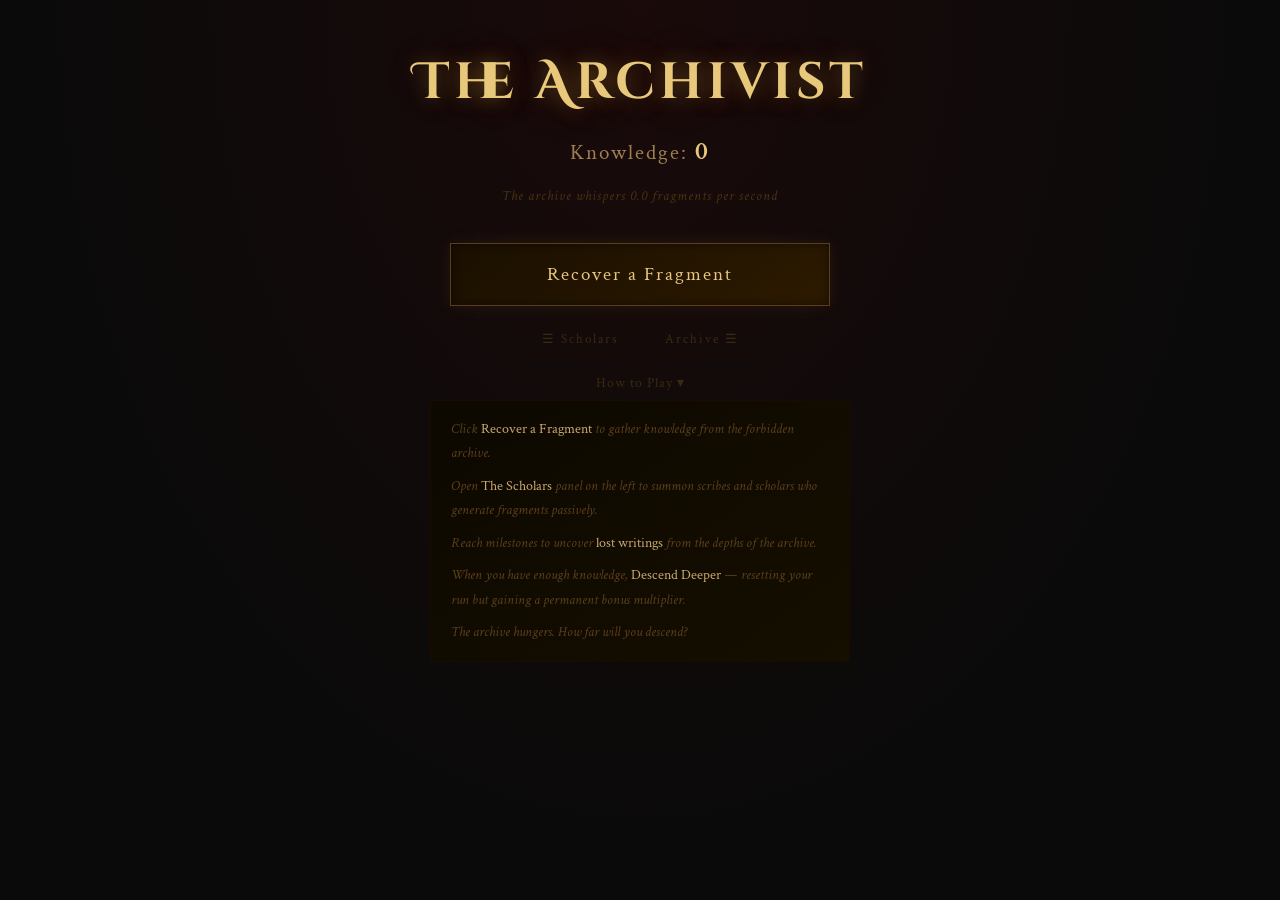
==== commit 7c74d223: "Update index.html" ====
--- a/index.html
+++ b/index.html
@@ -48,6 +48,8 @@
           <div id="action-buttons">
             <button id="save-btn">✦ Save</button>
             <button id="kofi-btn">Support</button>
+            <button id="feedback-btn">Feedback</button>
+            <button id="share-btn">Share</button>
           </div>
           <div id="save-indicator"></div>
           <button id="prestige-btn" style="display:none;">Descend Deeper</button>
--- a/css/style.css
+++ b/css/style.css
@@ -72,13 +72,8 @@
     transform: translateX(100%);
 }
 
-#left-panel.open {
-    transform: translateX(0);
-}
-
-#right-panel.open {
-    transform: translateX(0);
-}
+#left-panel.open { transform: translateX(0); }
+#right-panel.open { transform: translateX(0); }
 
 .panel-header {
     display: flex;
@@ -108,9 +103,7 @@
     line-height: 1;
 }
 
-.panel-close-btn:hover {
-    color: var(--gold-darker);
-}
+.panel-close-btn:hover { color: var(--gold-darker); }
 
 .panel-body {
     flex: 1;
@@ -120,19 +113,10 @@
     scrollbar-color: var(--border) transparent;
 }
 
-.panel-body::-webkit-scrollbar {
-    width: 4px;
-}
-
-.panel-body::-webkit-scrollbar-track {
-    background: transparent;
-}
-
-.panel-body::-webkit-scrollbar-thumb {
-    background: var(--border);
-}
-
-/* Center column — fixed width, always centered */
+.panel-body::-webkit-scrollbar { width: 4px; }
+.panel-body::-webkit-scrollbar-track { background: transparent; }
+.panel-body::-webkit-scrollbar-thumb { background: var(--border); }
+
 #game-container {
     min-height: 100vh;
     display: flex;
@@ -154,12 +138,10 @@
     z-index: 99;
 }
 
-#panel-backdrop.visible {
-    display: block;
-}
-
-/* ============================================================
-   PANEL TOGGLE BUTTONS (desktop)
+#panel-backdrop.visible { display: block; }
+
+/* ============================================================
+   PANEL TOGGLE BUTTONS
    ============================================================ */
 
 #panel-toggles {
@@ -212,43 +194,105 @@
     transition: all 0.2s ease;
 }
 
-.mobile-tab-left {
-    left: 0;
-    border-left: none;
-    border-radius: 0 6px 0 0;
-}
-
-.mobile-tab-right {
-    right: 0;
-    border-right: none;
-    border-radius: 6px 0 0 0;
-}
-
-.mobile-tab:hover {
-    color: var(--gold-dim);
-}
-
-.mobile-tab.active {
-    color: var(--gold);
-    border-color: var(--gold-deep);
-}
-
-/* ============================================================
-   TITLE & CORE DISPLAY
+.mobile-tab-left { left: 0; border-left: none; border-radius: 0 6px 0 0; }
+.mobile-tab-right { right: 0; border-right: none; border-radius: 6px 0 0 0; }
+.mobile-tab:hover { color: var(--gold-dim); }
+.mobile-tab.active { color: var(--gold); border-color: var(--gold-deep); }
+
+/* ============================================================
+   TITLE — PRESTIGE GLOW LEVELS
+   The title darkens and becomes more dramatic as descent increases.
    ============================================================ */
 
 #game-title {
     font-family: 'Cinzel Decorative', cursive;
     font-size: clamp(2rem, 6vw, 3.2rem);
+    letter-spacing: 4px;
+    text-align: center;
+    transition: color 1.5s ease, text-shadow 1.5s ease;
+}
+
+/* Descent 0 — standard gold, gentle glow */
+.title-descent-0 {
     color: var(--gold);
     text-shadow:
-        0 0 20px rgba(200, 150, 50, 0.5),
-        0 0 60px rgba(200, 100, 20, 0.2);
-    letter-spacing: 4px;
-    text-align: center;
-}
-
-/* Status indicators — mark pulses, NG+ pulses, pale pulses */
+        0 0 20px rgba(200, 150, 50, 0.4),
+        0 0 60px rgba(200, 100, 20, 0.15);
+}
+
+/* Descent 1-2 — slightly warmer */
+.title-descent-1 {
+    color: #f0d080;
+    text-shadow:
+        0 0 25px rgba(220, 160, 50, 0.5),
+        0 0 70px rgba(200, 100, 20, 0.2);
+}
+
+/* Descent 3-5 — deeper amber, more glow */
+.title-descent-2 {
+    color: #f0c060;
+    text-shadow:
+        0 0 30px rgba(220, 140, 40, 0.6),
+        0 0 80px rgba(200, 80, 10, 0.3),
+        0 0 120px rgba(180, 60, 0, 0.1);
+}
+
+/* Descent 6-8 — burning orange-gold */
+.title-descent-3 {
+    color: #e8a850;
+    text-shadow:
+        0 0 35px rgba(220, 120, 30, 0.7),
+        0 0 90px rgba(200, 60, 10, 0.4),
+        0 0 140px rgba(180, 40, 0, 0.2);
+    animation: title-flicker-gentle 8s infinite;
+}
+
+/* Descent 9-11 — dark ember, deep red-gold */
+.title-descent-4 {
+    color: #d88840;
+    text-shadow:
+        0 0 40px rgba(210, 100, 20, 0.8),
+        0 0 100px rgba(180, 40, 10, 0.5),
+        0 0 160px rgba(150, 20, 0, 0.3);
+    animation: title-flicker-gentle 6s infinite;
+}
+
+/* Descent 12+ — almost blood red, ominous */
+.title-descent-5 {
+    color: #c07030;
+    text-shadow:
+        0 0 50px rgba(200, 80, 10, 0.9),
+        0 0 120px rgba(160, 30, 10, 0.6),
+        0 0 200px rgba(120, 10, 0, 0.4);
+    animation: title-flicker 5s infinite;
+}
+
+/* NG+ modifier — cold blue tinge over the warmth */
+.title-ngplus {
+    filter: hue-rotate(-15deg) saturate(1.2);
+}
+
+@keyframes title-flicker-gentle {
+    0%, 100% { opacity: 1; }
+    92% { opacity: 1; }
+    93% { opacity: 0.92; }
+    94% { opacity: 1; }
+}
+
+@keyframes title-flicker {
+    0%, 100% { opacity: 1; }
+    88% { opacity: 1; }
+    89% { opacity: 0.85; }
+    90% { opacity: 1; }
+    94% { opacity: 1; }
+    95% { opacity: 0.9; }
+    96% { opacity: 1; }
+}
+
+/* ============================================================
+   STATUS INDICATORS
+   ============================================================ */
+
 #mark-indicator {
     font-family: 'Crimson Text', serif;
     font-size: 0.8rem;
@@ -323,9 +367,7 @@
     min-height: 0;
 }
 
-#floating-actions:empty {
-    display: none;
-}
+#floating-actions:empty { display: none; }
 
 #floating-prestige-btn {
     background: linear-gradient(145deg, #1a0000, #2d0a00);
@@ -348,7 +390,6 @@
     transform: translateY(-1px);
 }
 
-/* Confirming state — turns amber to signal caution */
 #floating-prestige-btn.confirming {
     background: linear-gradient(145deg, #1a0f00, #2d1800);
     color: var(--gold);
@@ -398,7 +439,6 @@
     transform: translateY(-1px);
 }
 
-/* Floating hints — fade in slowly for atmospheric dread */
 #floating-ritual-hint {
     font-family: 'Crimson Text', serif;
     font-size: 0.85rem;
@@ -406,7 +446,6 @@
     letter-spacing: 2px;
     text-align: center;
     color: #8a3a3a;
-    animation: pulse 2s infinite;
     opacity: 0;
     animation: fadeInPulse 3s ease forwards;
 }
@@ -436,7 +475,6 @@
     padding-top: 0;
     padding-bottom: 0;
     overflow: hidden;
-    /* Slow fade-out matches the slow fade-in for full atmosphere */
     transition: opacity 2s ease, max-height 1.2s ease, padding 1.2s ease;
     pointer-events: none;
 }
@@ -447,7 +485,6 @@
     padding-top: 18px;
     padding-bottom: 18px;
     pointer-events: auto;
-    /* Faster fade-in than fade-out */
     transition: opacity 1.2s ease, max-height 1.2s ease, padding 1.2s ease;
 }
 
@@ -534,9 +571,7 @@
     margin-bottom: 8px;
 }
 
-#htp-toggle:hover {
-    color: var(--gold-darker);
-}
+#htp-toggle:hover { color: var(--gold-darker); }
 
 #htp-content {
     border: 1px solid #1a0a00;
@@ -563,7 +598,7 @@
 }
 
 /* ============================================================
-   UPGRADE CARDS (left panel)
+   UPGRADE CARDS
    ============================================================ */
 
 #upgrade-container {
@@ -624,9 +659,7 @@
     margin-bottom: 2px;
 }
 
-.upgrade-btn.nameless strong {
-    color: var(--pale-blue);
-}
+.upgrade-btn.nameless strong { color: var(--pale-blue); }
 
 .upgrade-btn small {
     display: block;
@@ -649,9 +682,7 @@
     gap: 8px;
 }
 
-.panel-section:last-child {
-    border-bottom: none;
-}
+.panel-section:last-child { border-bottom: none; }
 
 #prestige-info-panel {
     font-size: 0.85rem;
@@ -700,41 +731,24 @@
 
 #action-buttons {
     display: flex;
-    gap: 8px;
+    gap: 6px;
     justify-content: center;
     flex-wrap: wrap;
 }
 
-#save-btn {
+#save-btn, #kofi-btn, #feedback-btn, #share-btn {
     background: transparent;
     color: var(--gold-darker);
     border: 1px solid var(--border);
     font-family: 'Crimson Text', serif;
-    font-size: 0.85rem;
-    padding: 6px 14px;
+    font-size: 0.8rem;
+    padding: 5px 10px;
     cursor: pointer;
     letter-spacing: 1px;
     transition: all 0.2s ease;
 }
 
-#save-btn:hover {
-    color: var(--gold-dim);
-    border-color: var(--gold-deep);
-}
-
-#kofi-btn {
-    background: transparent;
-    color: var(--gold-darker);
-    border: 1px solid var(--border);
-    font-family: 'Crimson Text', serif;
-    font-size: 0.85rem;
-    padding: 6px 14px;
-    cursor: pointer;
-    letter-spacing: 1px;
-    transition: all 0.2s ease;
-}
-
-#kofi-btn:hover {
+#save-btn:hover, #kofi-btn:hover, #feedback-btn:hover, #share-btn:hover {
     color: var(--gold-dim);
     border-color: var(--gold-deep);
 }
@@ -751,9 +765,7 @@
     cursor: default;
 }
 
-#save-indicator.visible {
-    opacity: 1;
-}
+#save-indicator.visible { opacity: 1; }
 
 #prestige-btn {
     background: linear-gradient(145deg, #1a0000, #2d0a00);
@@ -765,7 +777,6 @@
     cursor: pointer;
     letter-spacing: 2px;
     transition: all 0.2s ease;
-    box-shadow: 0 0 12px rgba(200, 50, 50, 0.1);
     width: 100%;
 }
 
@@ -785,7 +796,6 @@
     cursor: pointer;
     letter-spacing: 2px;
     transition: all 0.2s ease;
-    box-shadow: 0 0 12px rgba(150, 50, 200, 0.1);
     width: 100%;
 }
 
@@ -805,7 +815,6 @@
     cursor: pointer;
     letter-spacing: 2px;
     transition: all 0.2s ease;
-    box-shadow: 0 0 12px rgba(100, 150, 200, 0.1);
     width: 100%;
 }
 
@@ -829,9 +838,7 @@
     align-self: center;
 }
 
-#reset-btn:hover {
-    color: var(--red);
-}
+#reset-btn:hover { color: var(--red); }
 
 .panel-section-toggle {
     background: transparent;
@@ -852,11 +859,8 @@
     border-color: var(--border);
 }
 
-.panel-section-content {
-    display: none;
-}
-
-/* Stats rows */
+.panel-section-content { display: none; }
+
 .stats-row {
     display: flex;
     justify-content: space-between;
@@ -869,30 +873,13 @@
     gap: 8px;
 }
 
-.stats-row span:first-child {
-    color: var(--gold-deep);
-    flex-shrink: 0;
-}
-
-.stats-row span:last-child {
-    color: var(--gold-dark);
-    text-align: right;
-}
-
-.ngplus-row span {
-    color: #8a3a3a !important;
-}
-
-/* Lore archive */
-#lore-archive-panel {
-    max-height: 280px;
-    overflow-y: auto;
-}
-
-.lore-archive-entry {
-    padding: 8px 0;
-    border-bottom: 1px solid #0f0600;
-}
+.stats-row span:first-child { color: var(--gold-deep); flex-shrink: 0; }
+.stats-row span:last-child { color: var(--gold-dark); text-align: right; }
+.ngplus-row span { color: #8a3a3a !important; }
+
+#lore-archive-panel { max-height: 280px; overflow-y: auto; }
+
+.lore-archive-entry { padding: 8px 0; border-bottom: 1px solid #0f0600; }
 
 .lore-archive-title {
     font-family: 'Crimson Text', serif;
@@ -920,7 +907,6 @@
     padding: 10px 0;
 }
 
-/* Achievements */
 .achievements-summary {
     font-family: 'Crimson Text', serif;
     font-size: 0.75rem;
@@ -932,10 +918,7 @@
     margin-bottom: 6px;
 }
 
-.achievement-entry {
-    padding: 5px 0;
-    border-bottom: 1px solid #0f0600;
-}
+.achievement-entry { padding: 5px 0; border-bottom: 1px solid #0f0600; }
 
 .achievement-entry.unlocked .achievement-entry-name {
     font-family: 'Crimson Text', serif;
@@ -994,10 +977,7 @@
     box-shadow: 0 0 30px rgba(200, 150, 50, 0.12);
 }
 
-.achievement-notification.visible {
-    opacity: 1;
-    transform: translateY(0);
-}
+.achievement-notification.visible { opacity: 1; transform: translateY(0); }
 
 .achievement-notification-label {
     font-family: 'Crimson Text', serif;
@@ -1024,6 +1004,81 @@
 }
 
 /* ============================================================
+   SHARE OVERLAY
+   ============================================================ */
+
+.share-text-preview {
+    font-family: 'Crimson Text', serif;
+    font-size: 0.85rem;
+    color: var(--gold-darker);
+    font-style: italic;
+    line-height: 1.6;
+    border: 1px solid var(--border);
+    padding: 12px 14px;
+    background: linear-gradient(145deg, #080500, #100800);
+    text-align: left;
+}
+
+/* ============================================================
+   FEEDBACK FORM
+   ============================================================ */
+
+#feedback-form {
+    display: flex;
+    flex-direction: column;
+    gap: 12px;
+}
+
+.feedback-field {
+    display: flex;
+    flex-direction: column;
+}
+
+.feedback-input {
+    background: linear-gradient(145deg, #080500, #100800);
+    color: var(--gold-dim);
+    border: 1px solid var(--border);
+    font-family: 'Crimson Text', serif;
+    font-size: 0.95rem;
+    padding: 10px 14px;
+    width: 100%;
+    outline: none;
+    transition: border-color 0.2s ease;
+    appearance: none;
+}
+
+.feedback-input:focus { border-color: var(--gold-deep); }
+
+.feedback-input option {
+    background: #100800;
+    color: var(--gold-dim);
+}
+
+.feedback-textarea {
+    resize: vertical;
+    min-height: 100px;
+    line-height: 1.6;
+}
+
+#feedback-submit-btn {
+    background: linear-gradient(145deg, #1a0f00, #2d1a00) !important;
+    color: var(--gold) !important;
+    border-color: var(--gold-deep) !important;
+    letter-spacing: 2px !important;
+}
+
+#feedback-submit-btn:hover {
+    box-shadow: 0 0 20px rgba(200, 150, 50, 0.2);
+    color: #fff5d6 !important;
+}
+
+#feedback-submit-btn:disabled {
+    opacity: 0.5;
+    cursor: default;
+    transform: none !important;
+}
+
+/* ============================================================
    PALE LIBRARIAN
    ============================================================ */
 
@@ -1038,9 +1093,7 @@
     letter-spacing: 5px !important;
 }
 
-.pale-silence-screen {
-    background: rgba(0, 0, 0, 0.97) !important;
-}
+.pale-silence-screen { background: rgba(0, 0, 0, 0.97) !important; }
 
 #pale-silence-bar-container {
     width: 100%;
@@ -1086,9 +1139,7 @@
     color: #c0dce8 !important;
 }
 
-.pale-reward-btn strong {
-    color: var(--pale-blue) !important;
-}
+.pale-reward-btn strong { color: var(--pale-blue) !important; }
 
 /* ============================================================
    OVERLAYS
@@ -1112,10 +1163,7 @@
     padding: 20px;
 }
 
-.overlay-screen.visible {
-    opacity: 1;
-    pointer-events: auto;
-}
+.overlay-screen.visible { opacity: 1; pointer-events: auto; }
 
 .overlay-box {
     max-width: 560px;
@@ -1148,10 +1196,7 @@
     text-align: center;
 }
 
-.overlay-text em {
-    color: var(--gold);
-    font-style: normal;
-}
+.overlay-text em { color: var(--gold); font-style: normal; }
 
 .overlay-buttons {
     display: flex;
@@ -1187,10 +1232,7 @@
     border-color: var(--purple-border) !important;
 }
 
-#ritual-confirm-btn:hover {
-    color: #e8aaff !important;
-    box-shadow: 0 0 20px rgba(150, 50, 200, 0.3);
-}
+#ritual-confirm-btn:hover { color: #e8aaff !important; }
 
 #pale-librarian-ready-btn {
     background: linear-gradient(145deg, var(--pale-bg), #0f1824) !important;
@@ -1198,10 +1240,7 @@
     border-color: var(--pale-border) !important;
 }
 
-#pale-librarian-ready-btn:hover {
-    color: #c0dce8 !important;
-    box-shadow: 0 0 20px rgba(100, 150, 200, 0.2);
-}
+#pale-librarian-ready-btn:hover { color: #c0dce8 !important; }
 
 #banishment-progress-bar-container {
     width: 100%;
@@ -1246,9 +1285,7 @@
     transform: scale(1.02);
 }
 
-#banishment-click-btn:active {
-    transform: scale(0.98);
-}
+#banishment-click-btn:active { transform: scale(0.98); }
 
 #reward-buttons-container {
     display: flex;
@@ -1278,47 +1315,14 @@
     transform: translateY(-1px);
 }
 
-.reward-btn strong {
-    display: block;
-    color: var(--gold);
-    font-size: 1rem;
-    margin-bottom: 4px;
-}
-
-.reward-btn small {
-    display: block;
-    font-style: italic;
-    color: var(--gold-darker);
-    font-size: 0.85rem;
-}
-
-/* True ending */
-.ending-screen {
-    background: rgba(0, 0, 0, 0.98) !important;
-}
-
-.ending-box {
-    border-color: var(--border) !important;
-    box-shadow: 0 0 100px rgba(200, 150, 50, 0.04) !important;
-    max-width: 600px !important;
-}
-
-.ending-title {
-    font-size: 0.9rem !important;
-    color: var(--gold-dark) !important;
-    letter-spacing: 6px !important;
-}
-
-.ending-text {
-    font-size: 1.05rem !important;
-    color: #6b5030 !important;
-    line-height: 2.1 !important;
-}
-
-.ending-text em {
-    color: var(--gold) !important;
-    font-size: 1.15rem !important;
-}
+.reward-btn strong { display: block; color: var(--gold); font-size: 1rem; margin-bottom: 4px; }
+.reward-btn small { display: block; font-style: italic; color: var(--gold-darker); font-size: 0.85rem; }
+
+.ending-screen { background: rgba(0, 0, 0, 0.98) !important; }
+.ending-box { border-color: var(--border) !important; max-width: 600px !important; }
+.ending-title { font-size: 0.9rem !important; color: var(--gold-dark) !important; letter-spacing: 6px !important; }
+.ending-text { font-size: 1.05rem !important; color: #6b5030 !important; line-height: 2.1 !important; }
+.ending-text em { color: var(--gold) !important; font-size: 1.15rem !important; }
 
 /* ============================================================
    CLICK ANIMATION
@@ -1349,19 +1353,16 @@
     50% { opacity: 1; }
 }
 
-/* Gentle pulse for the mark indicator — more subtle than NG+ */
 @keyframes pulse-gentle {
     0%, 100% { opacity: 0.7; }
     50% { opacity: 1; }
 }
 
-/* Cold slow pulse for the Pale Librarian indicator */
 @keyframes pulse-pale {
     0%, 100% { opacity: 0.5; }
     50% { opacity: 0.85; }
 }
 
-/* Fade in then pulse — for atmospheric hints */
 @keyframes fadeInPulse {
     0% { opacity: 0; }
     30% { opacity: 0.8; }
@@ -1370,48 +1371,20 @@
 }
 
 /* ============================================================
-   RESPONSIVE — MOBILE
+   RESPONSIVE
    ============================================================ */
 
 @media (max-width: 768px) {
-
-    .mobile-tab {
-        display: block;
-    }
-
-    #panel-toggles {
-        display: none;
-    }
-
-    .side-panel {
-        width: 85vw;
-        max-width: 320px;
-    }
-
-    #left-panel {
-        transform: translateX(-100%);
-    }
-
-    #right-panel {
-        transform: translateX(100%);
-    }
-
-    #game-container {
-        padding: 32px 16px 100px 16px;
-    }
-
-    #game-title {
-        font-size: clamp(1.6rem, 8vw, 2.4rem);
-    }
-
-    #click-btn {
-        padding: 16px 32px;
-        font-size: 1.05rem;
-    }
-
-    .achievement-notification {
-        bottom: 70px;
-        right: 12px;
-        max-width: 220px;
-    }
-}
+    .mobile-tab { display: block; }
+    #panel-toggles { display: none; }
+
+    .side-panel { width: 85vw; max-width: 320px; }
+    #left-panel { transform: translateX(-100%); }
+    #right-panel { transform: translateX(100%); }
+
+    #game-container { padding: 32px 16px 100px 16px; }
+    #game-title { font-size: clamp(1.6rem, 8vw, 2.4rem); }
+    #click-btn { padding: 16px 32px; font-size: 1.05rem; }
+
+    .achievement-notification { bottom: 70px; right: 12px; max-width: 220px; }
+}
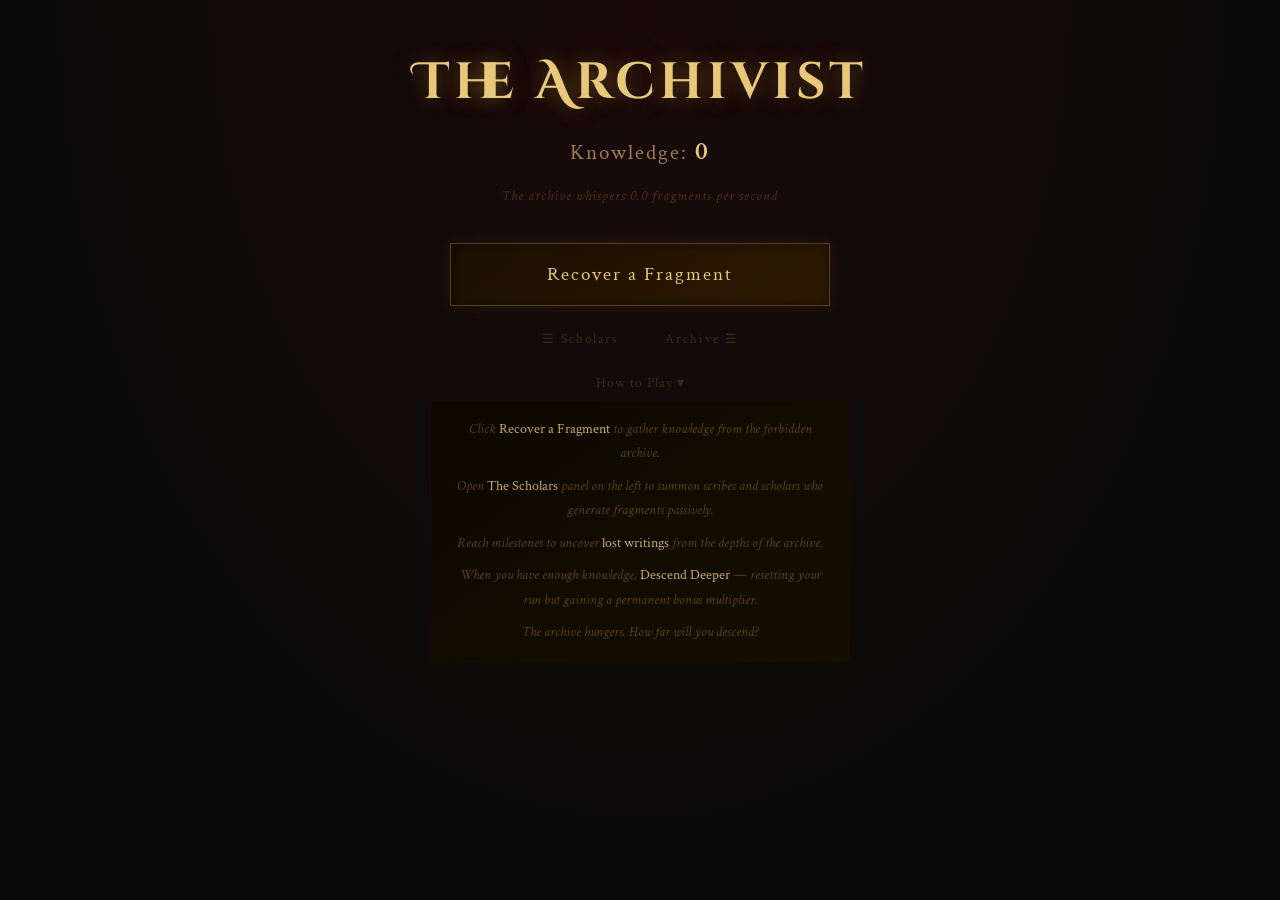
==== commit 4badff2b: "Add files via upload" ====
--- a/index.html
+++ b/index.html
@@ -3,15 +3,58 @@
   <head>
     <meta charset="UTF-8" />
     <meta name="viewport" content="width=device-width, initial-scale=1.0" />
+
+    <!-- Primary Meta -->
     <title>The Archivist — A Dark Idle Game</title>
-    <meta name="description" content="Recover forbidden fragments, summon dark scholars, and descend into the depths of a cursed archive. A free browser idle game." />
+    <meta name="description" content="Recover forbidden fragments, summon dark scholars, and descend into the depths of a cursed archive. A free browser idle clicker game with AI-generated lore." />
+    <meta name="keywords" content="idle game, clicker game, dark game, browser game, free game, idle clicker, dark fantasy, the archivist, incremental game" />
+    <meta name="author" content="The Archivist" />
+    <meta name="robots" content="index, follow" />
+    <link rel="canonical" href="https://thearchivistgame.net" />
+
+    <!-- Open Graph -->
+    <meta property="og:type" content="website" />
+    <meta property="og:url" content="https://thearchivistgame.net" />
     <meta property="og:title" content="The Archivist — A Dark Idle Game" />
-    <meta property="og:description" content="Recover forbidden fragments, summon dark scholars, and descend into the depths of a cursed archive." />
-    <meta property="og:url" content="https://vpresv.github.io/the-archivist" />
-    <meta property="og:type" content="website" />
-    <meta name="twitter:card" content="summary" />
+    <meta property="og:description" content="Recover forbidden fragments, summon dark scholars, and descend into the depths of a cursed archive. A free browser idle game with AI-generated lore." />
+    <meta property="og:image" content="https://thearchivistgame.net/og-image.png" />
+    <meta property="og:image:width" content="1200" />
+    <meta property="og:image:height" content="630" />
+    <meta property="og:site_name" content="The Archivist" />
+    <meta property="og:locale" content="en_US" />
+
+    <!-- Twitter Card -->
+    <meta name="twitter:card" content="summary_large_image" />
+    <meta name="twitter:url" content="https://thearchivistgame.net" />
     <meta name="twitter:title" content="The Archivist — A Dark Idle Game" />
-    <meta name="twitter:description" content="Recover forbidden fragments, summon dark scholars, and descend into the depths of a cursed archive." />
+    <meta name="twitter:description" content="Recover forbidden fragments, summon dark scholars, and descend into the depths of a cursed archive. Free to play in your browser." />
+    <meta name="twitter:image" content="https://thearchivistgame.net/og-image.png" />
+
+    <!-- Schema.org structured data -->
+    <script type="application/ld+json">
+    {
+      "@context": "https://schema.org",
+      "@type": "VideoGame",
+      "name": "The Archivist",
+      "description": "A dark idle clicker game where you recover forbidden fragments, summon dark scholars, and descend into the depths of a cursed archive. Features AI-generated lore, a prestige system, and two unique boss encounters.",
+      "url": "https://thearchivistgame.net",
+      "genre": ["Idle Game", "Clicker Game", "Dark Fantasy", "Incremental Game"],
+      "gamePlatform": "Web Browser",
+      "applicationCategory": "Game",
+      "operatingSystem": "Any",
+      "offers": {
+        "@type": "Offer",
+        "price": "0",
+        "priceCurrency": "USD"
+      },
+      "aggregateRating": {
+        "@type": "AggregateRating",
+        "ratingValue": "5",
+        "ratingCount": "1"
+      }
+    }
+    </script>
+
     <link rel="icon" type="image/svg+xml" href="favicon.svg" />
     <link rel="stylesheet" href="css/style.css" />
     <script async src="https://pagead2.googlesyndication.com/pagead/js/adsbygoogle.js?client=ca-pub-9404456671845778"
--- a/css/style.css
+++ b/css/style.css
@@ -590,6 +590,7 @@
     color: #5a3e1b;
     font-style: italic;
     line-height: 1.7;
+    text-align: center;
 }
 
 #htp-content em {
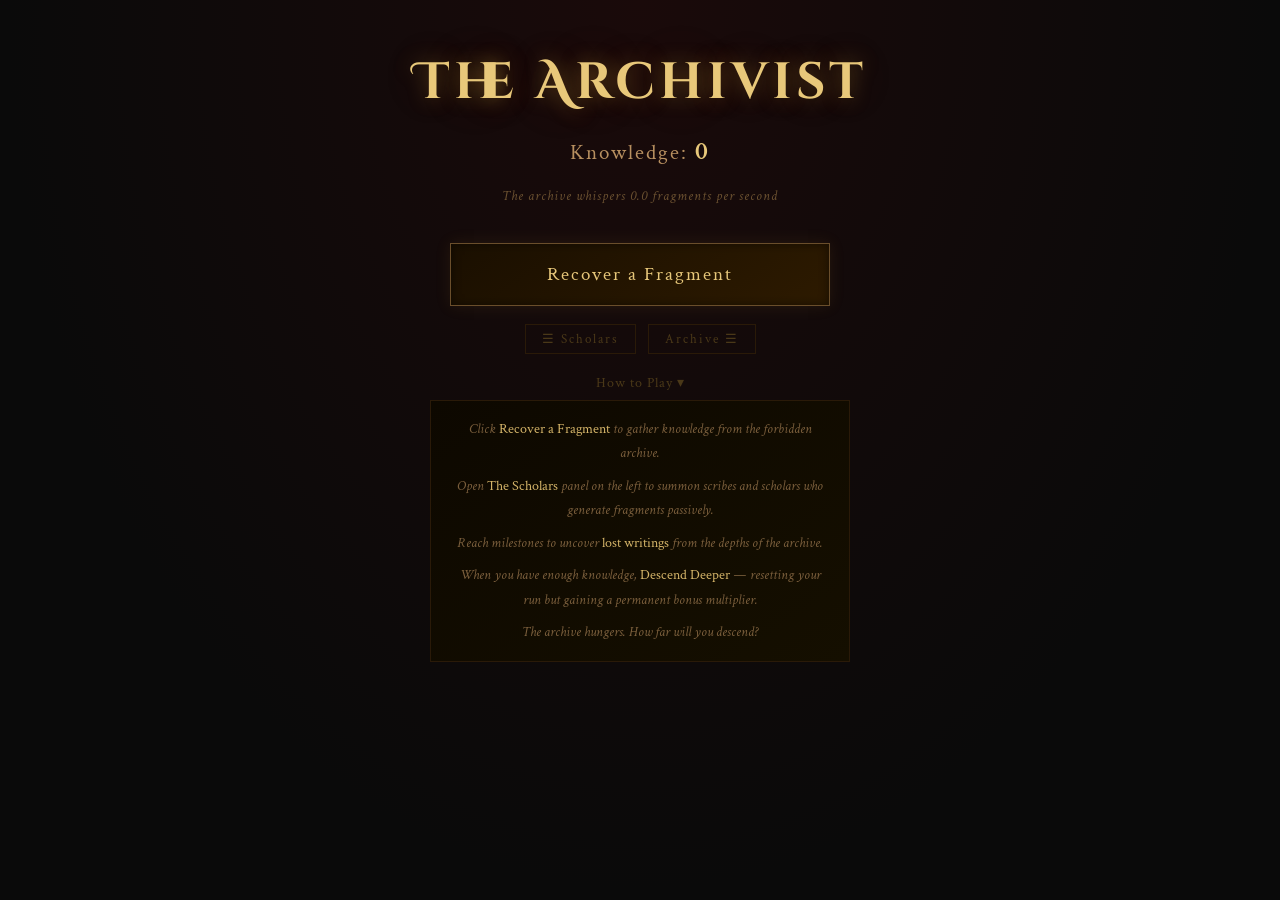
==== commit eced08ff: "Update index.html" ====
--- a/index.html
+++ b/index.html
@@ -57,6 +57,16 @@
 
     <link rel="icon" type="image/svg+xml" href="favicon.svg" />
     <link rel="stylesheet" href="css/style.css" />
+
+    <!-- Google Analytics -->
+    <script async src="https://www.googletagmanager.com/gtag/js?id=G-BQY2B7CN0K"></script>
+    <script>
+      window.dataLayer = window.dataLayer || [];
+      function gtag(){dataLayer.push(arguments);}
+      gtag('js', new Date());
+      gtag('config', 'G-BQY2B7CN0K');
+    </script>
+
     <script async src="https://pagead2.googlesyndication.com/pagead/js/adsbygoogle.js?client=ca-pub-9404456671845778"
      crossorigin="anonymous"></script>
   </head>
--- a/css/style.css
+++ b/css/style.css
@@ -4,11 +4,11 @@
 
 :root {
     --gold: #e8c87a;
-    --gold-dim: #c9a96e;
-    --gold-dark: #a08050;
-    --gold-darker: #6b5030;
-    --gold-deep: #5a3e1b;
-    --gold-deepest: #3a2a10;
+    --gold-dim: #d4b468;
+    --gold-dark: #b89060;
+    --gold-darker: #8a6840;
+    --gold-deep: #6a4e2b;
+    --gold-deepest: #4a3818;
     --bg: #0a0a0a;
     --bg-warm: #150f00;
     --bg-card: #0d0800;
@@ -95,7 +95,7 @@
 .panel-close-btn {
     background: transparent;
     border: none;
-    color: var(--gold-deepest);
+    color: var(--gold-deeper, #5a4020);
     font-size: 0.85rem;
     cursor: pointer;
     transition: color 0.2s ease;
@@ -154,7 +154,7 @@
 .panel-toggle-btn {
     background: transparent;
     color: var(--gold-deepest);
-    border: 1px solid #1a0a00;
+    border: 1px solid #2a1a08;
     font-family: 'Crimson Text', serif;
     font-size: 0.8rem;
     padding: 6px 16px;
@@ -201,7 +201,6 @@
 
 /* ============================================================
    TITLE — PRESTIGE GLOW LEVELS
-   The title darkens and becomes more dramatic as descent increases.
    ============================================================ */
 
 #game-title {
@@ -212,7 +211,6 @@
     transition: color 1.5s ease, text-shadow 1.5s ease;
 }
 
-/* Descent 0 — standard gold, gentle glow */
 .title-descent-0 {
     color: var(--gold);
     text-shadow:
@@ -220,7 +218,6 @@
         0 0 60px rgba(200, 100, 20, 0.15);
 }
 
-/* Descent 1-2 — slightly warmer */
 .title-descent-1 {
     color: #f0d080;
     text-shadow:
@@ -228,7 +225,6 @@
         0 0 70px rgba(200, 100, 20, 0.2);
 }
 
-/* Descent 3-5 — deeper amber, more glow */
 .title-descent-2 {
     color: #f0c060;
     text-shadow:
@@ -237,7 +233,6 @@
         0 0 120px rgba(180, 60, 0, 0.1);
 }
 
-/* Descent 6-8 — burning orange-gold */
 .title-descent-3 {
     color: #e8a850;
     text-shadow:
@@ -247,7 +242,6 @@
     animation: title-flicker-gentle 8s infinite;
 }
 
-/* Descent 9-11 — dark ember, deep red-gold */
 .title-descent-4 {
     color: #d88840;
     text-shadow:
@@ -257,7 +251,6 @@
     animation: title-flicker-gentle 6s infinite;
 }
 
-/* Descent 12+ — almost blood red, ominous */
 .title-descent-5 {
     color: #c07030;
     text-shadow:
@@ -267,7 +260,6 @@
     animation: title-flicker 5s infinite;
 }
 
-/* NG+ modifier — cold blue tinge over the warmth */
 .title-ngplus {
     filter: hue-rotate(-15deg) saturate(1.2);
 }
@@ -306,7 +298,7 @@
 #ngplus-indicator {
     font-family: 'Crimson Text', serif;
     font-size: 1rem;
-    color: #8a2a2a;
+    color: #a03030;
     letter-spacing: 2px;
     text-align: center;
     font-style: italic;
@@ -336,9 +328,10 @@
     font-size: 1.6rem;
 }
 
+/* Slightly brighter than before for readability */
 #per-second {
     font-size: 0.9rem;
-    color: #4a3010;
+    color: #6a5030;
     letter-spacing: 1px;
     font-style: italic;
     text-align: center;
@@ -445,7 +438,7 @@
     font-style: italic;
     letter-spacing: 2px;
     text-align: center;
-    color: #8a3a3a;
+    color: #9a4a4a;
     opacity: 0;
     animation: fadeInPulse 3s ease forwards;
 }
@@ -574,7 +567,7 @@
 #htp-toggle:hover { color: var(--gold-darker); }
 
 #htp-content {
-    border: 1px solid #1a0a00;
+    border: 1px solid #2a1a08;
     background: linear-gradient(145deg, var(--bg-card), var(--bg-warm));
     padding: 16px 20px;
     display: flex;
@@ -585,9 +578,10 @@
     width: 100%;
 }
 
+/* Brighter text for How to Play */
 #htp-content p {
     font-size: 0.9rem;
-    color: #5a3e1b;
+    color: #7a5e3b;
     font-style: italic;
     line-height: 1.7;
     text-align: center;
@@ -610,7 +604,7 @@
 
 .upgrade-btn {
     background: linear-gradient(145deg, #100800, #1e1000);
-    color: #5a3e1b;
+    color: #7a5e3b;
     border: 1px solid #2a1a08;
     font-family: 'Crimson Text', serif;
     font-size: 0.9rem;
@@ -620,7 +614,7 @@
     text-align: left;
     line-height: 1.6;
     transition: all 0.2s ease;
-    opacity: 0.55;
+    opacity: 0.65;
 }
 
 .upgrade-btn.affordable {
@@ -653,6 +647,7 @@
     color: #c0dce8;
 }
 
+/* Brighter upgrade name */
 .upgrade-btn strong {
     display: block;
     font-size: 1rem;
@@ -662,10 +657,11 @@
 
 .upgrade-btn.nameless strong { color: var(--pale-blue); }
 
+/* Brighter description text */
 .upgrade-btn small {
     display: block;
     font-style: italic;
-    color: var(--gold-deepest);
+    color: #5a4428;
     margin-bottom: 4px;
     font-size: 0.82rem;
 }
@@ -716,7 +712,7 @@
 
 #ritual-hint {
     font-size: 0.82rem;
-    color: #8a3a3a;
+    color: #9a4a4a;
     font-style: italic;
     letter-spacing: 2px;
     animation: pulse 2s infinite;
@@ -724,7 +720,7 @@
 
 #pale-librarian-hint {
     font-size: 0.82rem;
-    color: #4a7a8a;
+    color: #5a8a9a;
     font-style: italic;
     letter-spacing: 2px;
     animation: pulse 3s infinite;
@@ -737,10 +733,11 @@
     flex-wrap: wrap;
 }
 
+/* Brighter action buttons */
 #save-btn, #kofi-btn, #feedback-btn, #share-btn {
     background: transparent;
     color: var(--gold-darker);
-    border: 1px solid var(--border);
+    border: 1px solid #4a3418;
     font-family: 'Crimson Text', serif;
     font-size: 0.8rem;
     padding: 5px 10px;
@@ -827,7 +824,7 @@
 
 #reset-btn {
     background: transparent;
-    color: #2a1010;
+    color: #3a2010;
     border: none;
     font-family: 'Crimson Text', serif;
     font-size: 0.72rem;
@@ -841,10 +838,11 @@
 
 #reset-btn:hover { color: var(--red); }
 
+/* Brighter section toggles */
 .panel-section-toggle {
     background: transparent;
     color: var(--gold-deepest);
-    border: 1px solid #1a0a00;
+    border: 1px solid #2a1a08;
     font-family: 'Crimson Text', serif;
     font-size: 0.8rem;
     padding: 5px 12px;
@@ -862,13 +860,14 @@
 
 .panel-section-content { display: none; }
 
+/* Brighter stats rows */
 .stats-row {
     display: flex;
     justify-content: space-between;
     font-size: 0.8rem;
     color: var(--gold-darker);
     padding: 3px 0;
-    border-bottom: 1px solid #0f0600;
+    border-bottom: 1px solid #150800;
     font-style: normal;
     letter-spacing: 0.5px;
     gap: 8px;
@@ -876,11 +875,11 @@
 
 .stats-row span:first-child { color: var(--gold-deep); flex-shrink: 0; }
 .stats-row span:last-child { color: var(--gold-dark); text-align: right; }
-.ngplus-row span { color: #8a3a3a !important; }
+.ngplus-row span { color: #a03030 !important; }
 
 #lore-archive-panel { max-height: 280px; overflow-y: auto; }
 
-.lore-archive-entry { padding: 8px 0; border-bottom: 1px solid #0f0600; }
+.lore-archive-entry { padding: 8px 0; border-bottom: 1px solid #150800; }
 
 .lore-archive-title {
     font-family: 'Crimson Text', serif;
@@ -919,7 +918,7 @@
     margin-bottom: 6px;
 }
 
-.achievement-entry { padding: 5px 0; border-bottom: 1px solid #0f0600; }
+.achievement-entry { padding: 5px 0; border-bottom: 1px solid #150800; }
 
 .achievement-entry.unlocked .achievement-entry-name {
     font-family: 'Crimson Text', serif;
@@ -947,14 +946,14 @@
 .achievement-entry.locked .achievement-entry-name {
     font-family: 'Crimson Text', serif;
     font-size: 0.85rem;
-    color: #1a0a00;
+    color: #2a1808;
     letter-spacing: 1px;
 }
 
 .achievement-entry.locked .achievement-entry-flavour {
     font-family: 'Crimson Text', serif;
     font-size: 0.75rem;
-    color: #0f0600;
+    color: #1a1008;
     font-style: italic;
 }
 
@@ -1030,10 +1029,7 @@
     gap: 12px;
 }
 
-.feedback-field {
-    display: flex;
-    flex-direction: column;
-}
+.feedback-field { display: flex; flex-direction: column; }
 
 .feedback-input {
     background: linear-gradient(145deg, #080500, #100800);
@@ -1049,11 +1045,7 @@
 }
 
 .feedback-input:focus { border-color: var(--gold-deep); }
-
-.feedback-input option {
-    background: #100800;
-    color: var(--gold-dim);
-}
+.feedback-input option { background: #100800; color: var(--gold-dim); }
 
 .feedback-textarea {
     resize: vertical;
@@ -1089,11 +1081,7 @@
     box-shadow: 0 0 60px rgba(100, 150, 200, 0.08) !important;
 }
 
-.pale-title {
-    color: var(--pale-blue) !important;
-    letter-spacing: 5px !important;
-}
-
+.pale-title { color: var(--pale-blue) !important; letter-spacing: 5px !important; }
 .pale-silence-screen { background: rgba(0, 0, 0, 0.97) !important; }
 
 #pale-silence-bar-container {
@@ -1322,7 +1310,7 @@
 .ending-screen { background: rgba(0, 0, 0, 0.98) !important; }
 .ending-box { border-color: var(--border) !important; max-width: 600px !important; }
 .ending-title { font-size: 0.9rem !important; color: var(--gold-dark) !important; letter-spacing: 6px !important; }
-.ending-text { font-size: 1.05rem !important; color: #6b5030 !important; line-height: 2.1 !important; }
+.ending-text { font-size: 1.05rem !important; color: #7a6040 !important; line-height: 2.1 !important; }
 .ending-text em { color: var(--gold) !important; font-size: 1.15rem !important; }
 
 /* ============================================================
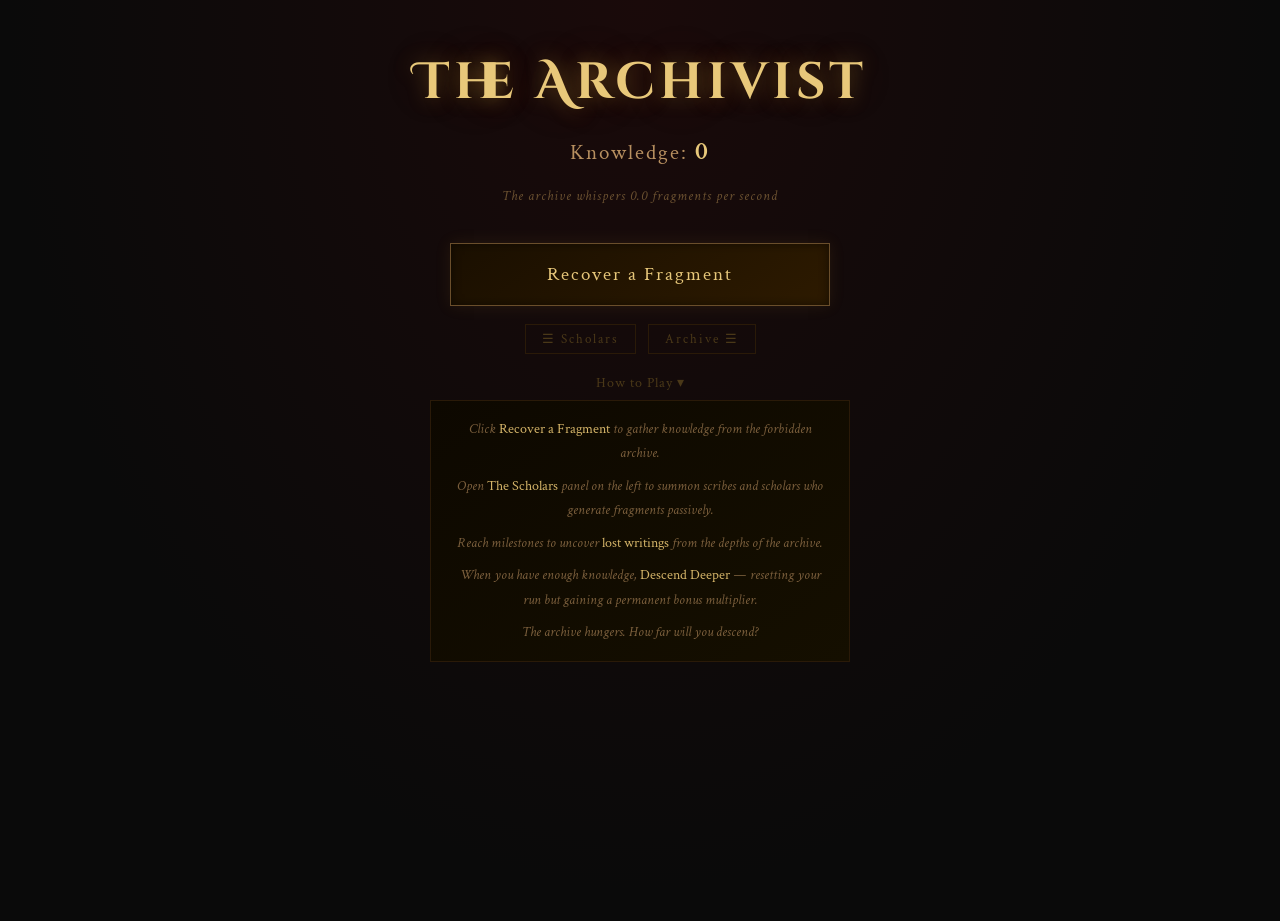
==== commit 023c36e3: "Add files via upload" ====
--- a/index.html
+++ b/index.html
@@ -176,6 +176,11 @@
     <!-- Mobile backdrop -->
     <div id="panel-backdrop"></div>
 
+    <!-- Footer -->
+    <div id="site-footer">
+      <a href="/privacy.html">Privacy Policy</a>
+    </div>
+
     <script src="js/game.js"></script>
   </body>
 </html>
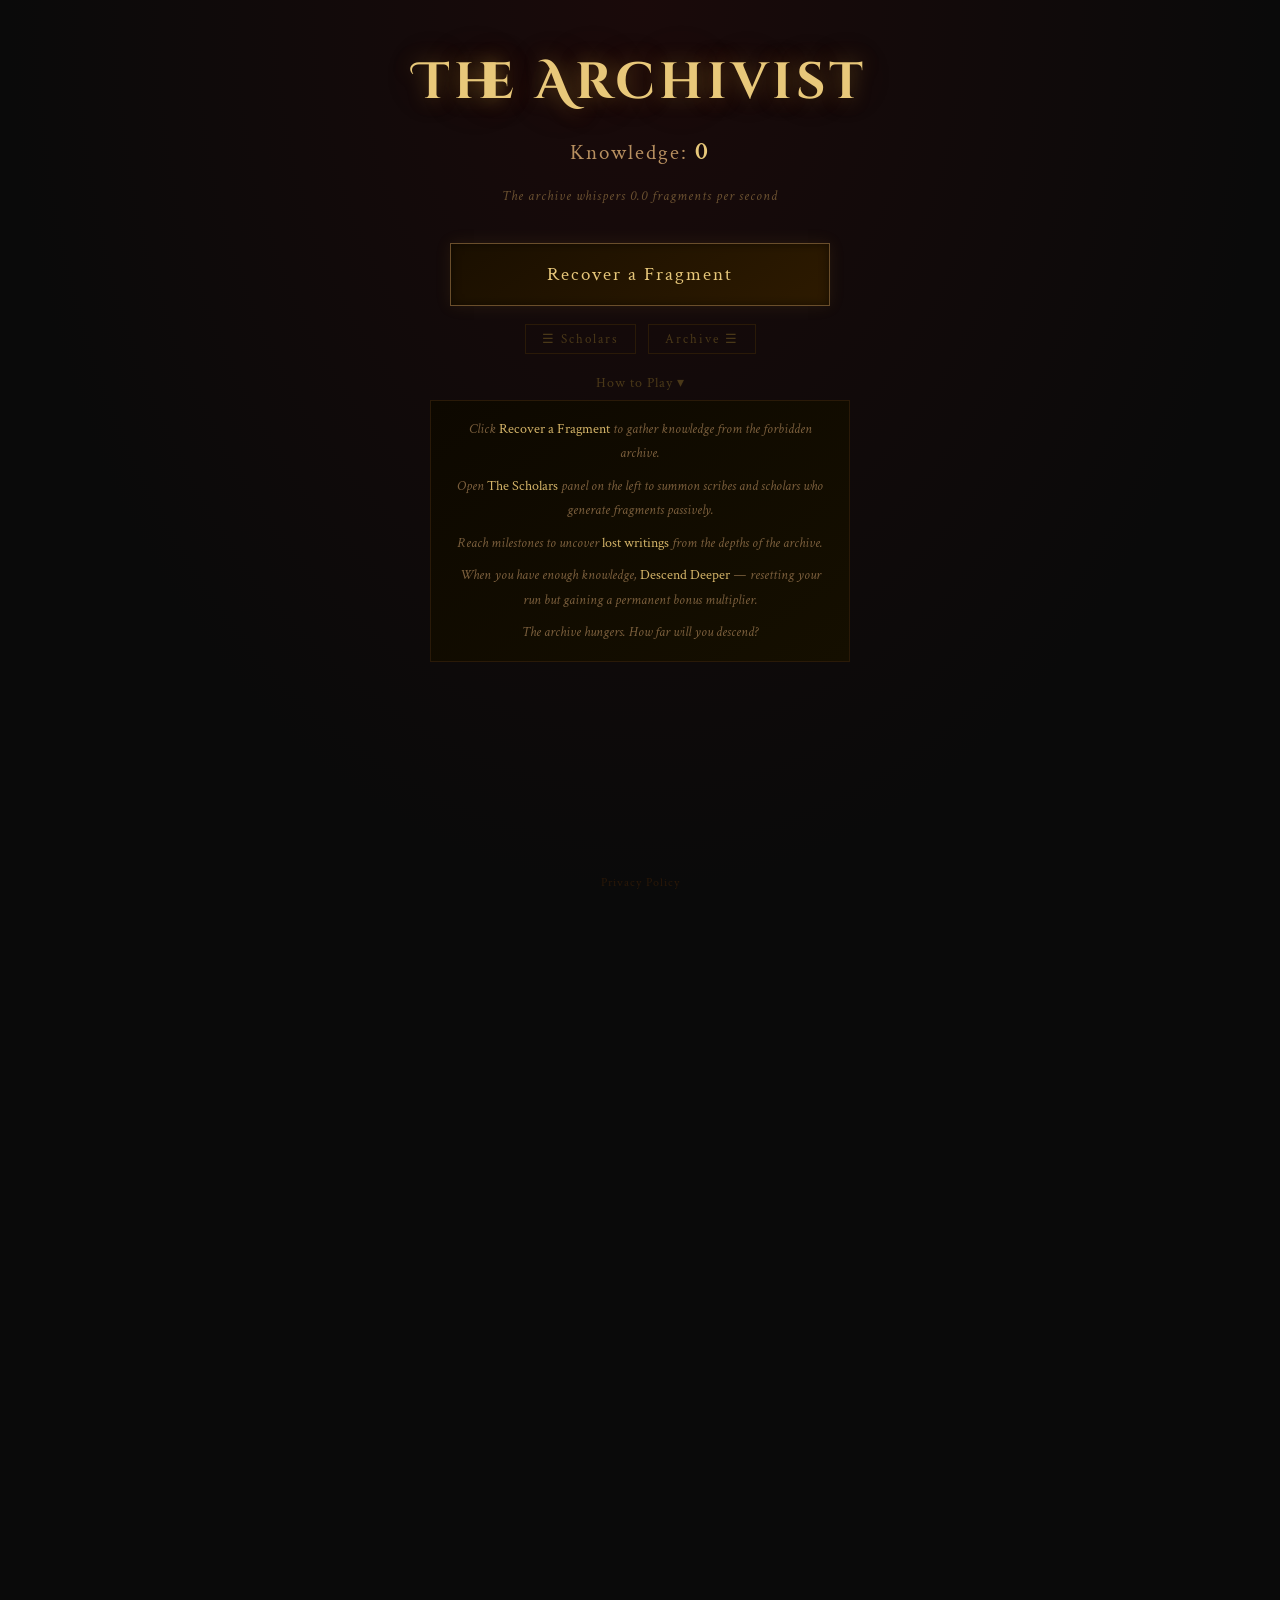
==== commit 4824ccfc: "Add files via upload" ====
--- a/index.html
+++ b/index.html
@@ -173,6 +173,29 @@
 
     </div>
 
+    <!-- SEO content -->
+    <section id="about-section">
+      <div id="about-content">
+
+        <div class="about-block">
+          <h2>About The Archivist</h2>
+          <p>The Archivist is a free dark idle game playable entirely in your browser — no download, no account, no cost. You are a scholar recovering forbidden fragments from a cursed archive that stretches deeper than any map has ever reached. Click to gather knowledge, summon scholars who work while you are away, and descend into the dark to begin again — stronger each time.</p>
+        </div>
+
+        <div class="about-block">
+          <h2>Features</h2>
+          <p>Eight scholars to summon, each more unsettling than the last — from the Quill Scribe who copies fragments endlessly, to the Hollow Archivist who has become part of the archive itself. A prestige system with fifteen descent levels, each resetting your progress but compounding your power. AI-generated lore fragments that surface at milestones and after each descent, written uniquely for your run. Two boss encounters — the Hollow King, who must be driven back through sheer force, and the Pale Librarian, who demands only stillness. A New Game+ mode that changes the archive's character entirely.</p>
+        </div>
+
+        <div class="about-block">
+          <h2>The Archive</h2>
+          <p>The archive has no beginning that anyone remembers. It predates the scholars who tend it, the language in which its pages are written, and the hands that first opened its covers. What it contains is not knowledge in any ordinary sense — it is something older, something that accumulates rather than grows, that remembers rather than learns. Those who descend into it do not always return as themselves.</p>
+          <p>The Archivist is free to play, runs entirely in your browser, and saves your progress locally. No account is required. The archive will be here when you return.</p>
+        </div>
+
+      </div>
+    </section>
+
     <!-- Mobile backdrop -->
     <div id="panel-backdrop"></div>
 
--- a/css/style.css
+++ b/css/style.css
@@ -1363,6 +1363,35 @@
    RESPONSIVE
    ============================================================ */
 
+/* ============================================================
+   FOOTER
+   ============================================================ */
+
+#site-footer {
+    position: fixed;
+    bottom: 0;
+    left: 0;
+    right: 0;
+    text-align: center;
+    padding: 8px;
+    z-index: 10;
+    pointer-events: none;
+}
+
+#site-footer a {
+    font-family: 'Crimson Text', serif;
+    font-size: 0.72rem;
+    color: #2a1808;
+    text-decoration: none;
+    letter-spacing: 1px;
+    transition: color 0.2s ease;
+    pointer-events: auto;
+}
+
+#site-footer a:hover {
+    color: #5a3e1b;
+}
+
 @media (max-width: 768px) {
     .mobile-tab { display: block; }
     #panel-toggles { display: none; }
@@ -1377,3 +1406,44 @@
 
     .achievement-notification { bottom: 70px; right: 12px; max-width: 220px; }
 }
+
+/* ============================================================
+   ABOUT / SEO SECTION
+   ============================================================ */
+
+#about-section {
+    width: 100%;
+    max-width: 560px;
+    margin: 0 auto;
+    padding: 40px 24px 100px 24px;
+}
+
+#about-content {
+    display: flex;
+    flex-direction: column;
+    gap: 32px;
+}
+
+.about-block {
+    border-top: 1px solid #1a0a00;
+    padding-top: 24px;
+}
+
+.about-block h2 {
+    font-family: 'Crimson Text', serif;
+    font-size: 0.72rem;
+    font-weight: 600;
+    color: #4a3418;
+    letter-spacing: 3px;
+    text-transform: uppercase;
+    margin-bottom: 10px;
+}
+
+.about-block p {
+    font-family: 'Crimson Text', serif;
+    font-size: 0.95rem;
+    color: #5a4028;
+    line-height: 1.85;
+    font-style: italic;
+    margin-bottom: 8px;
+}
